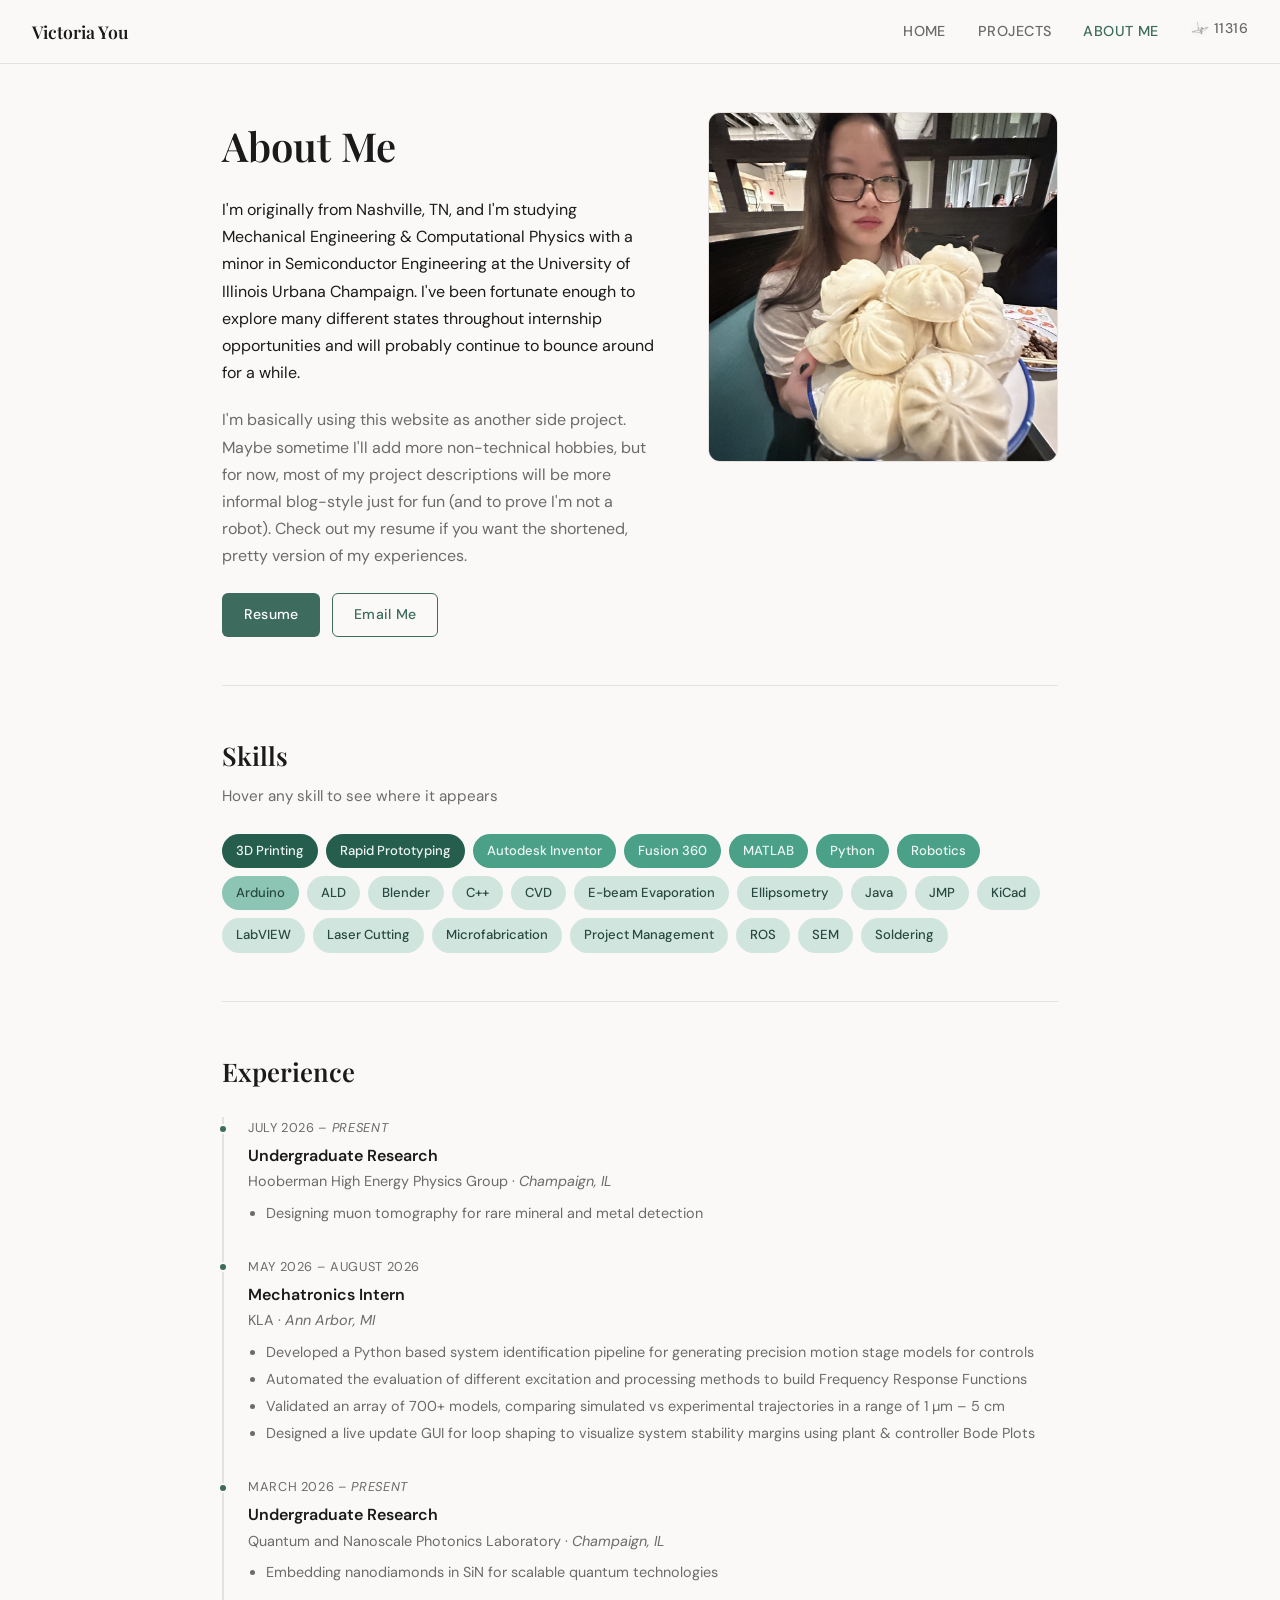
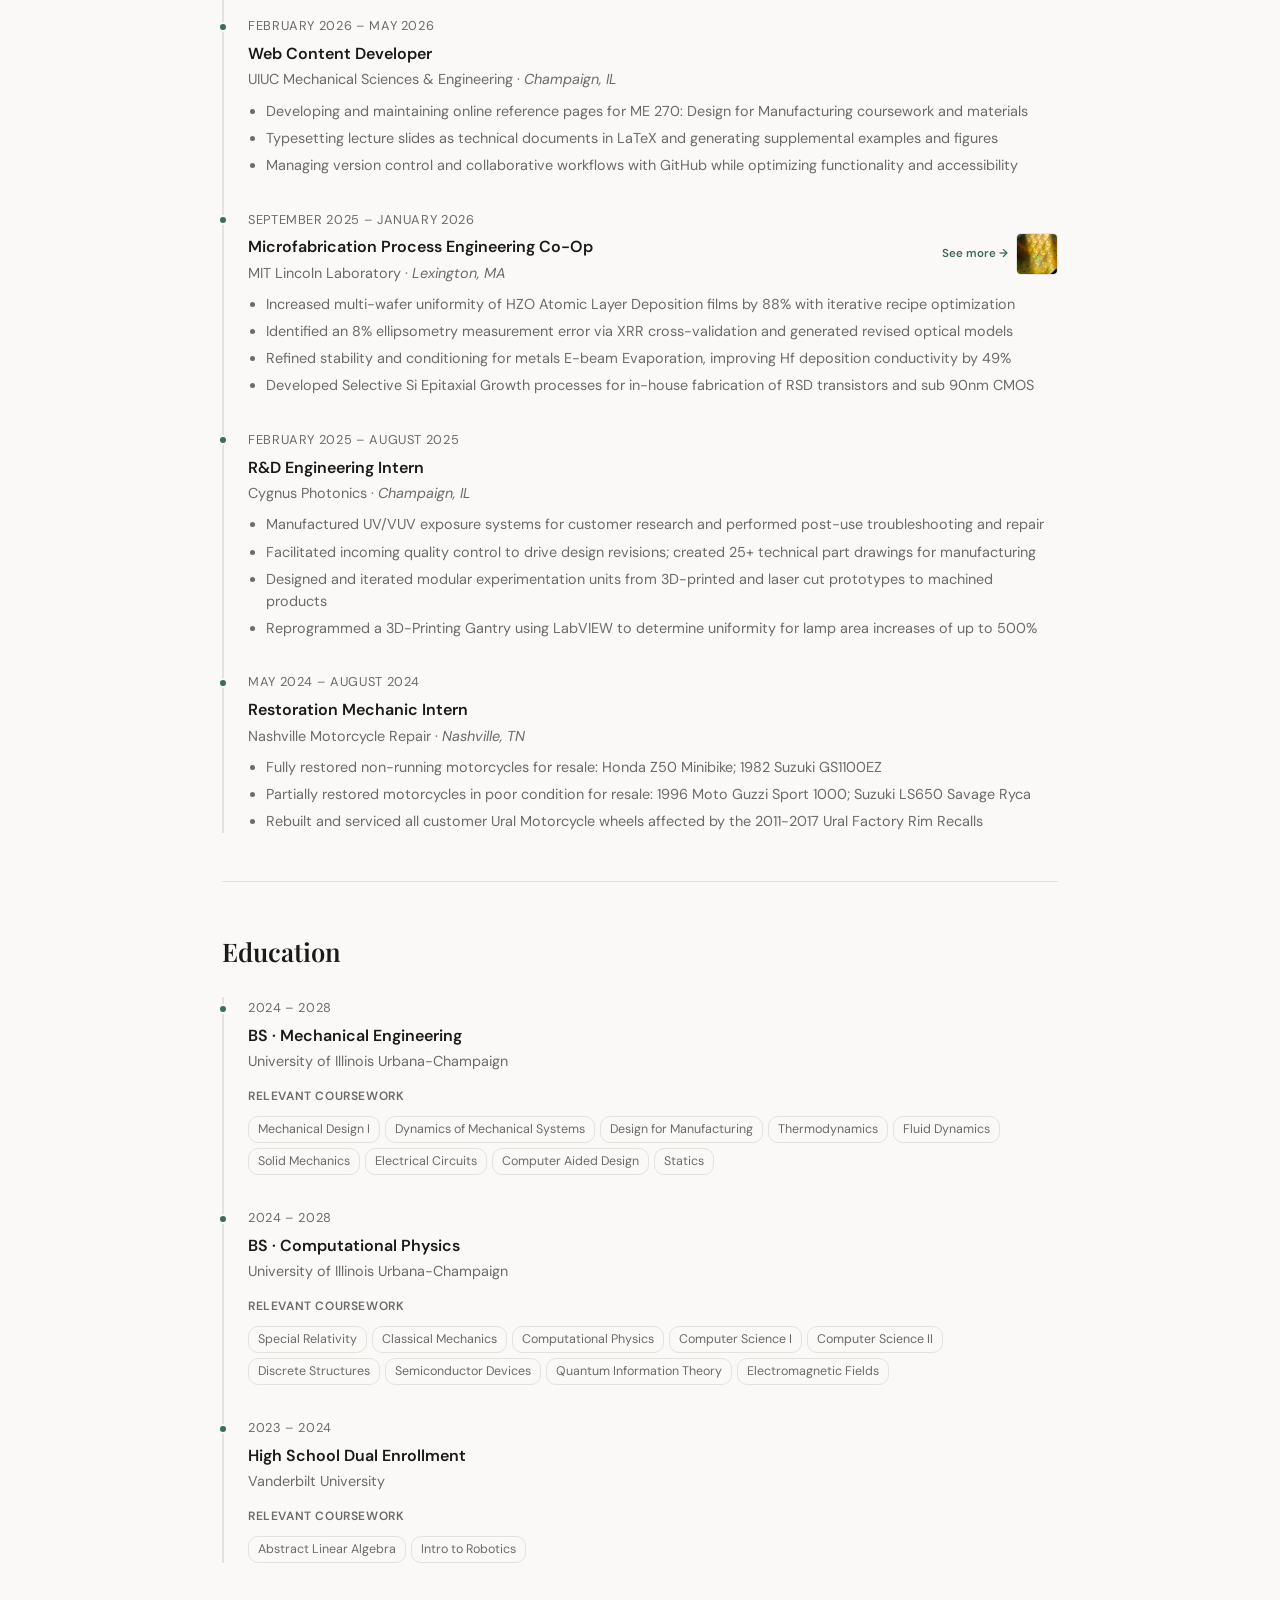
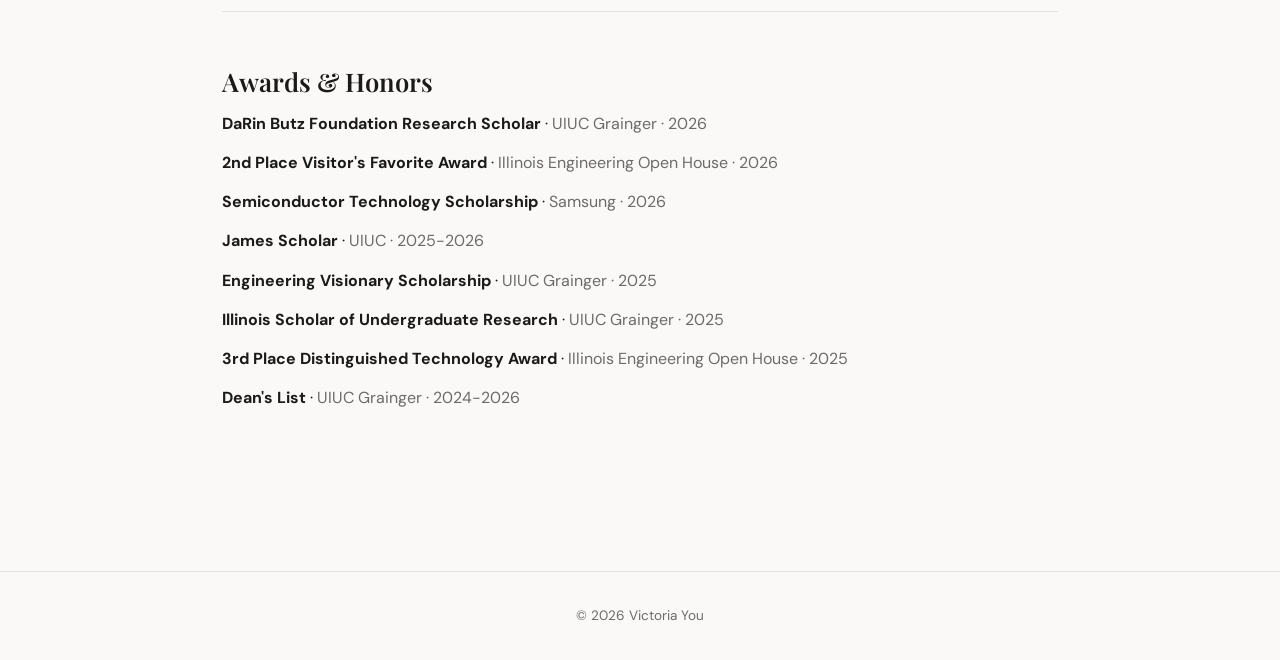
==== about.html @ 00c0f847 "small changes" ====
<!DOCTYPE html>
<html lang="en">
<head>
  <meta charset="UTF-8" />
  <meta name="viewport" content="width=device-width, initial-scale=1.0" />
  <meta name="description" content="Victoria You — About Me" />
  <title>About | Victoria You</title>
  <link rel="stylesheet" href="style.css" />
  <style>
    /* Coursework list inside education */
    .course-list {
      display: flex; flex-wrap: wrap; gap: 5px;
      margin-top: 0.6rem;
    }
    .course-chip {
      font-size: 0.78rem; color: var(--text-muted);
      background: var(--bg); border: 1px solid var(--border);
      padding: 2px 9px; border-radius: 10px;
      white-space: nowrap;
    }
    /* Coursework label */
    .course-label {
      font-size: 0.75rem; font-weight: 600; color: var(--text-muted);
      text-transform: uppercase; letter-spacing: 0.05em;
      margin-top: 0.75rem; margin-bottom: 0.3rem; display: block;
    }

    /* ── Bio photo gallery ── */
    .bio-gallery {
      width: 350px;
      flex-shrink: 0;
      user-select: none;
    }
    .bio-gallery-stage {
      position: relative;
      width: 350px;
      height: 350px;
      border-radius: 12px;
      overflow: hidden;
      border: 1px solid var(--border);
      background: var(--accent-light);
      cursor: grab;
    }
    .bio-gallery-stage:active { cursor: grabbing; }
    .bio-gallery-track {
      display: flex;
      height: 100%;
      transition: transform 0.3s ease;
      will-change: transform;
    }
    .bio-gallery-track img {
      width: 350px;
      height: 350px;
      object-fit: cover;
      flex-shrink: 0;
      border-radius: 0;
      display: block;
      pointer-events: none;
    }

    .bio-gallery-btn {
      position: absolute;
      top: 50%; transform: translateY(-50%);
      background: rgba(255,255,255,0.75);
      border: none; border-radius: 50%;
      width: 28px; height: 28px;
      display: flex; align-items: center; justify-content: center;
      cursor: pointer; font-size: 0.9rem; color: var(--text);
      box-shadow: 0 1px 4px rgba(0,0,0,0.15);
      transition: background 0.15s, opacity 0.15s;
      z-index: 2;
      padding: 0;
      line-height: 1;
    }
    .bio-gallery-btn:hover { background: rgba(255,255,255,0.95); }
    .bio-gallery-btn:disabled { opacity: 0; pointer-events: none; }
    .bio-gallery-btn.prev { left: 6px; }
    .bio-gallery-btn.next { right: 6px; }

    .bio-gallery-dots {
      display: flex; justify-content: center; gap: 5px;
      margin-top: 8px;
    }
    .bio-gallery-dot {
      width: 6px; height: 6px; border-radius: 50%;
      background: var(--border);
      transition: background 0.2s, transform 0.2s;
      cursor: pointer;
      border: none; padding: 0;
    }
    .bio-gallery-dot.active {
      background: var(--accent);
      transform: scale(1.25);
    }

    /* ── Experience thumbnail ──
         Image + "See more" link sit side by side (row), so the float block
         stays short and doesn't force bullet-point text onto extra lines. */
    .timeline-thumb {
      float: right;
      margin: 0 0 0.5rem 1rem;
      display: flex;
      flex-direction: row;
      align-items: center;
      gap: 8px;
    }
    .timeline-thumb img {
      height: 2.6rem;
      width: auto;
      border-radius: 5px;
      border: 1px solid var(--border);
      object-fit: cover;
      display: block;
    }
    .timeline-thumb a {
      font-size: 0.72rem;
      color: var(--accent);
      white-space: nowrap;
    }
    .timeline-thumb a:hover { text-decoration: underline; }

    /* ── Experience bullet list ── */
    .timeline-bullets {
      margin: 0.5rem 0 0;
      padding-left: 1.15rem;
      list-style: disc;
    }
    .timeline-bullets li {
      font-size: 0.9rem;
      color: var(--text-muted);
      margin-bottom: 0.3rem;
      line-height: 1.55;
    }

    .bio-gallery-caption {
      min-height: 1.4em;
      text-align: center;
      font-size: 0.78rem;
      color: var(--text-muted);
      margin-top: 6px;
      line-height: 1.4;
      font-style: italic;
    }
  </style>
  <script src="crane-count.js"></script>
</head>
<body>

  <nav>
    <span class="nav-name">Victoria You</span>
    <ul class="nav-links">
      <li><a href="index.html">Home</a></li>
      <li><a href="projects.html">Projects</a></li>
      <li><a href="about.html" class="active">About Me</a></li>
      <li>
        <a href="crane.html" class="nav-crane" aria-label="Crane">
          <img src="assets/crane.png" alt="" class="nav-crane-icon">
          <span class="nav-crane-count" id="navCraneCount"></span>
        </a>
      </li>
    </ul>
  </nav>

  <div class="container" style="padding-top:3rem;padding-bottom:3rem;">

    <!-- BIO -->
    <section style="margin-bottom:3rem;">
      <div style="display:grid;grid-template-columns:1fr auto;gap:3rem;align-items:start;">
        <div>
          <h1 class="section-title" style="font-size:2.5rem;margin-bottom:1rem;">About Me</h1>
          <p style="margin-bottom:0;">
            I'm originally from Nashville, TN, and I'm studying Mechanical Engineering &amp; Computational Physics with a minor in Semiconductor Engineering at the University of Illinois Urbana Champaign. I've been fortunate enough to explore many different states throughout internship opportunities and will probably continue to bounce around for a while.
          </p>
          <p style="color:var(--text-muted);margin-top:1.25rem;">
            I'm basically using this website as another side project. Maybe sometime I'll add more non-technical hobbies, but for now, most of my project descriptions will be more informal blog-style just for fun (and to prove I'm not a robot). Check out my resume if you want the shortened, pretty version of my experiences.
          </p>
        </div>

        <div class="bio-gallery" id="bioGallery">
          <div class="bio-gallery-stage" id="bioStage">
            <div class="bio-gallery-track" id="bioTrack"></div>
            <button class="bio-gallery-btn prev" id="bioPrev" aria-label="Previous">&#8249;</button>
            <button class="bio-gallery-btn next" id="bioNext" aria-label="Next">&#8250;</button>
          </div>
          <div class="bio-gallery-dots" id="bioDots"></div>
          <div class="bio-gallery-caption" id="bioCaption"></div>
        </div>
      </div>
      <div class="btn-row" style="margin-top:1.5rem;">
        <a class="btn btn-primary" href="assets/resume.pdf" target="_blank">Resume</a>
        <a class="btn btn-outline" href="mailto:vyou2@illinois.edu">Email Me</a>
      </div>
    </section>

    <hr class="section-divider" />

    <!-- SKILLS — auto-generated from projects + courses + experience, collapses to 2 rows -->
    <section style="margin-bottom:3rem;">
      <h2 class="section-title">Skills</h2>
      <p class="section-subtitle">Hover any skill to see where it appears</p>
      <div class="skill-pills-row" id="skillPills"></div>
    </section>

    <hr class="section-divider" />

    <!-- EXPERIENCE — rendered from experience.js -->
    <section style="margin-bottom:3rem;">
      <h2 class="section-title">Experience</h2>
      <ul class="timeline" id="experienceList"></ul>
    </section>

    <hr class="section-divider" />

    <!-- EDUCATION — auto-generated from courses.js -->
    <section style="margin-bottom:3rem;">
      <h2 class="section-title">Education</h2>
      <ul class="timeline" id="educationList"></ul>
    </section>

    <hr class="section-divider" />

    <!-- AWARDS -->
    <section style="margin-bottom:3rem;">
      <h2 class="section-title">Awards &amp; Honors</h2>
      <ul style="list-style:none;padding:0;">
        <li style="margin-bottom:0.75rem;">
          <strong>DaRin Butz Foundation Research Scholar</strong> · <span style="color:var(--text-muted);">UIUC Grainger · 2026</span>
        </li>
        <li style="margin-bottom:0.75rem;">
          <strong>2nd Place Visitor's Favorite Award</strong> · <span style="color:var(--text-muted);">Illinois Engineering Open House · 2026</span>
        </li>
        <li style="margin-bottom:0.75rem;">
          <strong>Semiconductor Technology Scholarship</strong> · <span style="color:var(--text-muted);">Samsung · 2026</span>
        </li>
        <li style="margin-bottom:0.75rem;">
          <strong>James Scholar</strong> · <span style="color:var(--text-muted);">UIUC · 2025-2026</span>
        </li>
        <li style="margin-bottom:0.75rem;">
          <strong>Engineering Visionary Scholarship</strong> · <span style="color:var(--text-muted);">UIUC Grainger · 2025</span>
        </li>
        <li style="margin-bottom:0.75rem;">
          <strong>Illinois Scholar of Undergraduate Research</strong> · <span style="color:var(--text-muted);">UIUC Grainger · 2025</span>
        </li>
        <li style="margin-bottom:0.75rem;">
          <strong>3rd Place Distinguished Technology Award</strong> · <span style="color:var(--text-muted);">Illinois Engineering Open House · 2025</span>
        </li>
        <li style="margin-bottom:0.75rem;">
          <strong>Dean's List</strong> · <span style="color:var(--text-muted);">UIUC Grainger · 2024-2026</span>
        </li>
      </ul>
    </section>

  </div>

  <footer>
    © <span id="year"></span> Victoria You
    <script>document.getElementById('year').textContent = new Date().getFullYear();</script>
  </footer>

  <script src="projects.js"></script>
  <script src="courses.js"></script>
  <script src="experience.js"></script>
  <script src="projects-utils.js"></script>
  <script>
    /* ════════════════════════════════════════════════════════════════
       BIO PHOTO GALLERY
    ════════════════════════════════════════════════════════════════ */
    const BIO_PHOTOS = [
      { src: "assets/baozi.jpg",  caption: "" },
    ];

    (function initBioGallery() {
      const photos  = BIO_PHOTOS;
      const track   = document.getElementById('bioTrack');
      const dotsEl  = document.getElementById('bioDots');
      const caption = document.getElementById('bioCaption');
      const btnPrev = document.getElementById('bioPrev');
      const btnNext = document.getElementById('bioNext');
      const W = 350;

      if (!photos.length) return;

      track.style.width = (photos.length * W) + 'px';
      photos.forEach((p, i) => {
        const img = document.createElement('img');
        img.src   = p.src;
        img.alt   = p.caption || `Photo ${i + 1}`;
        img.onerror = () => { img.style.background = '#c8ddd9'; img.removeAttribute('src'); };
        track.appendChild(img);
      });

      if (photos.length > 1) {
        photos.forEach((_, i) => {
          const dot = document.createElement('button');
          dot.className = 'bio-gallery-dot' + (i === 0 ? ' active' : '');
          dot.setAttribute('aria-label', `Photo ${i + 1}`);
          dot.addEventListener('click', () => goTo(i));
          dotsEl.appendChild(dot);
        });
      }

      let current = 0;

      function goTo(n) {
        current = Math.max(0, Math.min(n, photos.length - 1));
        track.style.transform = `translateX(-${current * W}px)`;
        dotsEl.querySelectorAll('.bio-gallery-dot').forEach((d, i) =>
          d.classList.toggle('active', i === current));
        caption.textContent = photos[current].caption || '';
        btnPrev.disabled = current <= 0;
        btnNext.disabled = current >= photos.length - 1;
      }

      btnPrev.addEventListener('click', () => goTo(current - 1));
      btnNext.addEventListener('click', () => goTo(current + 1));

      let startX = null;
      const stage = document.getElementById('bioStage');

      stage.addEventListener('pointerdown', e => {
        startX = e.clientX;
        track.style.transition = 'none';
      });
      stage.addEventListener('pointermove', e => {
        if (startX === null) return;
        const dx = e.clientX - startX;
        track.style.transform = `translateX(${-current * W + dx}px)`;
      });
      stage.addEventListener('pointerup', e => {
        if (startX === null) return;
        const dx = e.clientX - startX;
        track.style.transition = 'transform 0.3s ease';
        if (dx < -40)      goTo(current + 1);
        else if (dx > 40)  goTo(current - 1);
        else               goTo(current);
        startX = null;
      });
      stage.addEventListener('pointercancel', () => {
        track.style.transition = 'transform 0.3s ease';
        goTo(current);
        startX = null;
      });

      goTo(0);
    })();

    /* ════════════════════════════════════════════════════════════════
       EXPERIENCE LIST — data lives in experience.js
    ════════════════════════════════════════════════════════════════ */
    const expList = document.getElementById('experienceList');
    EXPERIENCE_LIST.forEach(exp => {
      const thumbHTML = (exp.thumb && exp.link) ? `
        <div class="timeline-thumb">
          <a href="${exp.link}">${exp.linkLabel || 'See more →'}</a>
          <a href="${exp.link}">
            <img src="${exp.thumb}" alt="${exp.title}">
          </a>
        </div>` : (exp.thumb ? `
        <div class="timeline-thumb">
          <img src="${exp.thumb}" alt="${exp.title}">
        </div>` : (exp.link ? `
        <div class="timeline-thumb">
          <a href="${exp.link}">${exp.linkLabel || 'See more →'}</a>
        </div>` : ''));

      /* Bullets render as a real <ul><li> list */
      const bulletsHTML = (exp.bullets || []).length
        ? `<ul class="timeline-bullets">${(exp.bullets || []).map(b => `<li>${b}</li>`).join('')}</ul>`
        : '';

      const li = document.createElement('li');
      li.className = 'timeline-item';
      li.innerHTML = `
        <div class="timeline-date">${exp.date}</div>
        <div class="timeline-title">
          ${thumbHTML}
          ${exp.title}
        </div>
        <div class="timeline-sub">${exp.sub}</div>
        ${bulletsHTML}
      `;
      expList.appendChild(li);
    });

    /* ── Combine project tags + course skills + experience skills ── */
    const tagCounts   = {};
    const projectsMap = {};
    const coursesMap  = {};

    PROJECTS.flatMap(p => p.tags).forEach(t => {
      tagCounts[t] = (tagCounts[t] || 0) + 1;
    });
    PROJECTS.forEach(p => {
      p.tags.forEach(t => {
        if (!projectsMap[t]) projectsMap[t] = [];
        projectsMap[t].push({ name: p.name, cat: p.cat });
      });
    });

    EDUCATION.forEach(school => {
      school.courses.forEach(course => {
        (course.skills || []).forEach(t => {
          tagCounts[t]  = (tagCounts[t]  || 0) + 1;
          if (!coursesMap[t]) coursesMap[t] = [];
          if (!coursesMap[t].includes(course.name)) coursesMap[t].push(course.name);
        });
      });
    });

    /* Experience skills merge into projectsMap — same {name, cat} shape,
       so they show up in the same "Used in" popup list as projects.
       For Internship/Research entries, show the org name (from `sub`)
       instead of the role title — everything else still uses the title. */
    EXPERIENCE_LIST.forEach(exp => {
      const cat = expCategory(exp.title);
      const isOrgLabeled = cat === 'Internship' || cat === 'Research';
      const popupName = isOrgLabeled
        ? exp.sub.replace(/&amp;/g, '&').split('·')[0].trim().replace(/<[^>]+>/g, '')
        : exp.title.replace(/&amp;/g, '&');

      (exp.skills || []).forEach(t => {
        tagCounts[t] = (tagCounts[t] || 0) + 1;
        if (!projectsMap[t]) projectsMap[t] = [];
        projectsMap[t].push({ name: popupName, cat });
      });
    });

    const allTags  = Object.keys(tagCounts).sort((a, b) => tagCounts[b] - tagCounts[a] || a.localeCompare(b));
    const maxCount = Math.max(...Object.values(tagCounts));

    buildSkillPills(document.getElementById('skillPills'), {
      allTags, tagCounts, maxCount, projectsMap, coursesMap, collapse: true
    });

    /* ── Render education from courses.js ── */
    const eduList = document.getElementById('educationList');
    EDUCATION.forEach(school => {
      const courseChips = school.courses.map(c => `<span class="course-chip">${c.name}</span>`).join('');
      const li = document.createElement('li');
      li.className = 'timeline-item';
      li.innerHTML = `
        <div class="timeline-date">${school.dates}</div>
        <div class="timeline-title">${school.degree}</div>
        <div class="timeline-sub">${school.school}</div>
        ${school.courses.length ? `
          <span class="course-label">Relevant Coursework</span>
          <div class="course-list">${courseChips}</div>` : ''}
      `;
      eduList.appendChild(li);
    });

    document.getElementById('navCraneCount').textContent = CRANE_COUNT;
  </script>
</body>
</html>
---- style.css ----
/* ========================================
   style.css — Victoria You's Personal Site
   ======================================== */

@import url('https://fonts.googleapis.com/css2?family=Playfair+Display:wght@400;600;700&family=DM+Sans:wght@300;400;500&display=swap');

:root {
  --bg: #faf9f7;
  --surface: #ffffff;
  --text: #1a1a1a;
  --text-muted: #6b6b6b;
  --accent: #3d6b5e;
  --accent-light: #e8f0ee;
  --accent-hover: #d2e6e1;
  --border: #e5e2dd;
  --nav-height: 64px;
  --font-display: 'Playfair Display', Georgia, serif;
  --font-body: 'DM Sans', sans-serif;
}

*, *::before, *::after { box-sizing: border-box; margin: 0; padding: 0; }
html { scroll-behavior: smooth; }
body {
  background: var(--bg);
  color: var(--text);
  font-family: var(--font-body);
  font-size: 16px;
  line-height: 1.7;
  min-height: 100vh;
}
a { color: var(--accent); text-decoration: none; }
a:hover { text-decoration: underline; }
img { max-width: 100%; display: block; border-radius: 8px; }

/* --- Navigation --- */
nav {
  position: sticky; top: 0;
  height: var(--nav-height);
  background: rgba(250,249,247,0.92);
  backdrop-filter: blur(10px);
  border-bottom: 1px solid var(--border);
  display: flex; align-items: center; justify-content: space-between;
  padding: 0 2rem; z-index: 100;
}
.nav-name { font-family: var(--font-display); font-size: 1.1rem; font-weight: 600; color: var(--text); }
.nav-links { display: flex; gap: 2rem; list-style: none; }
.nav-links a { color: var(--text-muted); font-size: 0.9rem; font-weight: 500; letter-spacing: 0.03em; text-transform: uppercase; transition: color 0.2s; }
.nav-links a:hover, .nav-links a.active { color: var(--accent); text-decoration: none; }

/* --- Layout --- */
.container { max-width: 900px; margin: 0 auto; padding: 0 2rem; }
.section-divider { border: none; border-top: 1px solid var(--border); margin: 3rem 0; }
.section-title { font-family: var(--font-display); font-size: 1.6rem; font-weight: 600; margin-bottom: 0.4rem; }
.section-subtitle { color: var(--text-muted); font-size: 0.95rem; margin-bottom: 1.5rem; }

/* --- Hero --- */
.hero {
  padding: 5rem 0 3rem;
  display: grid; grid-template-columns: 1fr auto; gap: 3rem; align-items: center;
}
.hero-text h1 { font-family: var(--font-display); font-size: clamp(2.2rem, 5vw, 3.5rem); font-weight: 700; line-height: 1.15; margin-bottom: 1rem; }
.hero-text .tagline { font-size: 1.1rem; color: var(--text-muted); margin-bottom: 2rem; max-width: 480px; }
.hero-photo { width: 180px; height: 180px; border-radius: 50%; object-fit: cover; border: 3px solid var(--border); background: var(--accent-light); }
.hero-photo-wrap { display: flex; flex-direction: column; align-items: center; }
.hero-photo-caption { margin-top: 0.6rem; font-size: 0.78rem; color: var(--text-muted); text-align: center; font-style: italic; max-width: 180px; }

/* --- Buttons --- */
.btn-row { display: flex; flex-wrap: wrap; gap: 0.75rem; margin-bottom: 2rem; }
.btn { display: inline-block; padding: 0.55rem 1.3rem; border-radius: 6px; font-family: var(--font-body); font-size: 0.88rem; font-weight: 500; letter-spacing: 0.02em; transition: all 0.2s; border: 1.5px solid transparent; }
.btn-primary { background: var(--accent); color: #fff; }
.btn-primary:hover { background: #2e5248; text-decoration: none; }
.btn-outline { background: transparent; color: var(--accent); border-color: var(--accent); }
.btn-outline:hover { background: var(--accent-light); text-decoration: none; }

.contact-line { color: var(--text-muted); font-size: 0.9rem; }
.contact-line a { color: var(--text-muted); }
.contact-line a:hover { color: var(--accent); }

/* --- Skill Pills (homepage) --- */
.skills-section { margin: 2rem 0; }
.skill-pills-row { display: flex; flex-wrap: wrap; gap: 8px; }

.skill-pill {
  position: relative;
  display: inline-block;
  background: var(--accent-light);
  color: #2e5248;
  font-size: 0.82rem;
  font-weight: 500;
  padding: 5px 13px;
  border-radius: 20px;
  border: 1.5px solid transparent;
  cursor: default;
  transition: border-color 0.15s, background 0.15s;
  user-select: none;
}
.skill-pill:hover {
  border-color: var(--accent);
  background: var(--accent-hover);
}

/* Popup */
.skill-popup {
  display: none;
  position: absolute;
  bottom: calc(100% + 10px);
  left: 50%;
  transform: translateX(-50%);
  background: var(--surface);
  border: 1px solid var(--border);
  border-radius: 10px;
  box-shadow: 0 6px 20px rgba(0,0,0,0.1);
  padding: 12px 14px;
  min-width: 210px;
  max-width: 280px;
  z-index: 200;
  white-space: normal;
  text-align: left;
  pointer-events: none;
}
.skill-popup::after {
  content: '';
  position: absolute;
  top: 100%; left: 50%;
  transform: translateX(-50%);
  border: 7px solid transparent;
  border-top-color: var(--surface);
}
.skill-popup::before {
  content: '';
  position: absolute;
  top: 100%; left: 50%;
  transform: translateX(-50%);
  border: 8px solid transparent;
  border-top-color: var(--border);
  margin-top: 1px;
}
.skill-pill:hover .skill-popup { display: block; }

.popup-heading {
  font-size: 0.72rem; font-weight: 600; color: var(--text-muted);
  text-transform: uppercase; letter-spacing: 0.06em; margin-bottom: 8px;
}
.popup-project {
  display: flex; align-items: flex-start; gap: 8px;
  padding: 6px 0; border-top: 1px solid var(--border);
}
.popup-project:first-of-type { border-top: none; padding-top: 0; }
.popup-dot { width: 6px; height: 6px; border-radius: 50%; background: var(--accent); margin-top: 5px; flex-shrink: 0; }
.popup-project-name { font-size: 0.82rem; font-weight: 500; color: var(--text); line-height: 1.4; }
.popup-project-cat { font-size: 0.75rem; color: var(--text-muted); }

/* --- Project Cards --- */
.card-grid { display: grid; grid-template-columns: repeat(auto-fill, minmax(260px, 1fr)); gap: 1.5rem; margin: 2rem 0; }

.card {
  background: var(--surface); border: 1px solid var(--border);
  border-radius: 12px; overflow: hidden;
  transition: box-shadow 0.2s, transform 0.2s, opacity 0.2s;
  display: flex; flex-direction: column;
}
.card:hover { box-shadow: 0 6px 24px rgba(0,0,0,0.1); transform: translateY(-2px); }
.card.dimmed { opacity: 0.2; }

/* ── Cover image area ── */
.card-cover {
  position: relative;
  width: 100%; aspect-ratio: 16/9;
  overflow: hidden; flex-shrink: 0;
  background: var(--accent-light);
}
.card-cover img {
  width: 100%; height: 100%; object-fit: cover;
  display: block; border-radius: 0;
  transition: transform 0.3s;
}
.card:hover .card-cover img { transform: scale(1.04); }

/* Desc overlay — appears on hover over the cover */
.card-cover-desc {
  position: absolute; inset: 0;
  background: rgba(255,255,255,0.92);
  padding: 0.9rem 1rem;
  opacity: 0; transition: opacity 0.2s;
  display: -webkit-box;
  -webkit-line-clamp: 5;
  -webkit-box-orient: vertical;
  overflow: hidden;
  font-size: 0.85rem; color: var(--text); line-height: 1.55;
}
.card:hover .card-cover-desc { opacity: 1; }

/* ── Card body (below image or top if no image) ── */
.card-body { padding: 1rem 1.1rem 1rem; display: flex; flex-direction: column; }
.card-body.card-body-top { flex-shrink: 0; }   /* title area — never grows */
.card-body.card-body-bottom { flex: 1; }        /* tags area — fills remaining space */

/* Title: max 2 lines */
.card-body h3 {
  font-family: var(--font-display); font-size: 1rem; margin-bottom: 0.35rem;
  display: -webkit-box; -webkit-line-clamp: 2; -webkit-box-orient: vertical; overflow: hidden;
  line-height: 1.35;
}

/* Desc when there's NO cover image: max 5 lines, always visible */
.card-desc-inline {
  font-size: 0.85rem; color: var(--text-muted); line-height: 1.55;
  display: -webkit-box; -webkit-line-clamp: 5; -webkit-box-orient: vertical; overflow: hidden;
  margin-bottom: 0.6rem; flex: 1;
}

/* Category badge */
.card-category {
  display: inline-block; background: var(--accent-light); color: var(--accent);
  font-size: 0.72rem; font-weight: 600; padding: 0.2rem 0.6rem;
  border-radius: 4px; margin-bottom: 0.5rem;
  letter-spacing: 0.05em; text-transform: uppercase;
}

/* Skill tags on cards — overflow handled by JS, not CSS height clipping */
.card-tags { display: flex; flex-wrap: wrap; gap: 5px; margin-top: auto; padding-top: 0.6rem; padding-bottom: 2px; overflow: visible; position: relative; }
.card-tag {
  background: #f0f4f3; color: #3a5e54;
  font-size: 0.75rem; font-weight: 500;
  padding: 3px 9px; border-radius: 12px;
  border: 1px solid #ccddd9; white-space: nowrap;
}
.card-tags-more {
  background: #e5e2dd; color: #6b6b6b;
  font-size: 0.75rem; font-weight: 500;
  padding: 3px 9px; border-radius: 12px;
  border: 1px solid #d5d2cd; white-space: nowrap;
  cursor: default;
}
.card-date { font-size: 0.75rem; color: var(--text-muted); white-space: nowrap; }
.card-ext-link { font-size: 0.85rem; }

/* ── Inline footnote tooltip ── */
/* Usage: <span class="footnote">*<span class="footnote-tip">Your tooltip text here.</span></span> */
.footnote {
  position: relative;
  display: inline;
  cursor: default;
  border-bottom: 1px dashed var(--text-muted);
  color: inherit;
}
.footnote-tip {
  display: none;
  position: absolute;
  bottom: calc(100% + 8px);
  left: 50%; transform: translateX(-50%);
  background: var(--surface);
  border: 1px solid var(--border);
  border-radius: 8px;
  box-shadow: 0 4px 16px rgba(0,0,0,0.1);
  padding: 10px 13px;
  width: 260px;
  font-size: 0.83rem; color: var(--text); line-height: 1.5;
  white-space: normal; text-align: left;
  z-index: 50;
  pointer-events: none;
}
.footnote-tip::after {
  content: '';
  position: absolute; top: 100%; left: 50%; transform: translateX(-50%);
  border: 6px solid transparent; border-top-color: var(--surface);
}
.footnote-tip::before {
  content: '';
  position: absolute; top: 100%; left: 50%; transform: translateX(-50%);
  border: 7px solid transparent; border-top-color: var(--border);
  margin-top: 1px;
}
.footnote:hover .footnote-tip { display: block; }

/* Clickable cards */
.card[style*="cursor: pointer"]:hover { box-shadow: 0 6px 24px rgba(0,0,0,0.1); transform: translateY(-2px); }

/* --- Skills on About page --- */
.skill-list { display: flex; flex-wrap: wrap; gap: 0.5rem; margin: 1rem 0 2rem; }
.skill-chip { background: var(--accent-light); color: var(--accent); padding: 0.3rem 0.9rem; border-radius: 20px; font-size: 0.85rem; font-weight: 500; }

/* --- Timeline --- */
.timeline { list-style: none; border-left: 2px solid var(--border); padding-left: 1.5rem; margin: 1.5rem 0 2.5rem; }
.timeline-item { position: relative; margin-bottom: 2rem; }
.timeline-item::before { content: ''; position: absolute; left: -1.9rem; top: 0.4rem; width: 10px; height: 10px; border-radius: 50%; background: var(--accent); border: 2px solid var(--bg); }
.timeline-date { font-size: 0.8rem; color: var(--text-muted); text-transform: uppercase; letter-spacing: 0.05em; margin-bottom: 0.2rem; }
.timeline-title { font-weight: 600; font-size: 1rem; }
.timeline-sub { color: var(--text-muted); font-size: 0.9rem; }

.popup-section-label {
  font-size: 0.68rem; font-weight: 700; color: var(--text-muted);
  text-transform: uppercase; letter-spacing: 0.07em;
  margin-top: 8px; padding-top: 7px; border-top: 1px solid var(--border);
  margin-bottom: 3px;
}
.popup-courses {
  font-size: 0.78rem; color: var(--text-muted); line-height: 1.5;
}
.pill-expander {
  font-size: 0.78rem !important;
  padding: 4px 10px !important;
}

/* --- Crane nav icon --- */
.nav-crane {
  display: inline-flex; align-items: center; gap: 5px;
  color: var(--text-muted); text-decoration: none;
  transition: color 0.2s;
}
.nav-crane:hover, .nav-crane.active { color: var(--accent); text-decoration: none; }
.nav-crane-icon {
  width: 18px; height: 18px; object-fit: contain;
  opacity: 0.6; transition: opacity 0.2s;
  /* Tint to match the green accent on active/hover */
  filter: none;
}
.nav-crane:hover .nav-crane-icon,
.nav-crane.active .nav-crane-icon { opacity: 1; }
.nav-crane-count {
  font-size: 0.88rem; font-weight: 500; letter-spacing: 0.03em;
}
.img-full    { width: 100%; border-radius: 8px; margin: 1.5rem 0; display: block; }
.img-center  { display: block; margin: 1.5rem auto; border-radius: 8px; width: var(--w, 100%); max-width: 100%; }
.img-right   { float: right; margin: 0.25rem 0 1rem 1.75rem; border-radius: 8px; width: var(--w, 280px); max-width: 48%; }
.img-left    { float: left;  margin: 0.25rem 1.75rem 1rem 0; border-radius: 8px; width: var(--w, 280px); max-width: 48%; }
.clear       { clear: both; }
.img-pair    { display: grid; grid-template-columns: 1fr 1fr; gap: 10px; margin: 1.5rem 0; }
.img-trio    { display: grid; grid-template-columns: 1fr 1fr 1fr; gap: 10px; margin: 1.5rem 0; }
.img-pair img, .img-trio img { width: 100%; border-radius: 8px; }
.img-caption { font-size: 0.82rem; color: var(--text-muted); text-align: center; margin-top: -0.9rem; margin-bottom: 1.5rem; }
img.lb       { cursor: zoom-in; }

/* --- Lightbox (available on every page that includes lightbox HTML) --- */
.lightbox { display: none; position: fixed; inset: 0; background: rgba(0,0,0,0.88); z-index: 1000; align-items: center; justify-content: center; padding: 2rem; }
.lightbox.open { display: flex; }
.lightbox img { max-width: min(90vw,1000px); max-height: 85vh; object-fit: contain; border-radius: 6px; }
.lb-close { position: absolute; top: 1.25rem; right: 1.5rem; color: #fff; font-size: 2rem; cursor: pointer; background: none; border: none; opacity: 0.8; line-height: 1; }
.lb-close:hover { opacity: 1; }
.lb-caption { position: absolute; bottom: 1.25rem; left: 50%; transform: translateX(-50%); color: rgba(255,255,255,0.6); font-size: 0.85rem; text-align: center; max-width: 600px; }

/* --- Footer --- */
footer { border-top: 1px solid var(--border); padding: 2rem; text-align: center; color: var(--text-muted); font-size: 0.85rem; margin-top: 4rem; }

/* --- Responsive --- */
@media (max-width: 640px) {
  .hero { grid-template-columns: 1fr; text-align: center; }
  .hero-photo { margin: 0 auto; order: -1; }
  .btn-row { justify-content: center; }
  .contact-line { text-align: center; }
  .skill-popup { left: 0; transform: none; }
  .skill-popup::after, .skill-popup::before { left: 20px; }
}
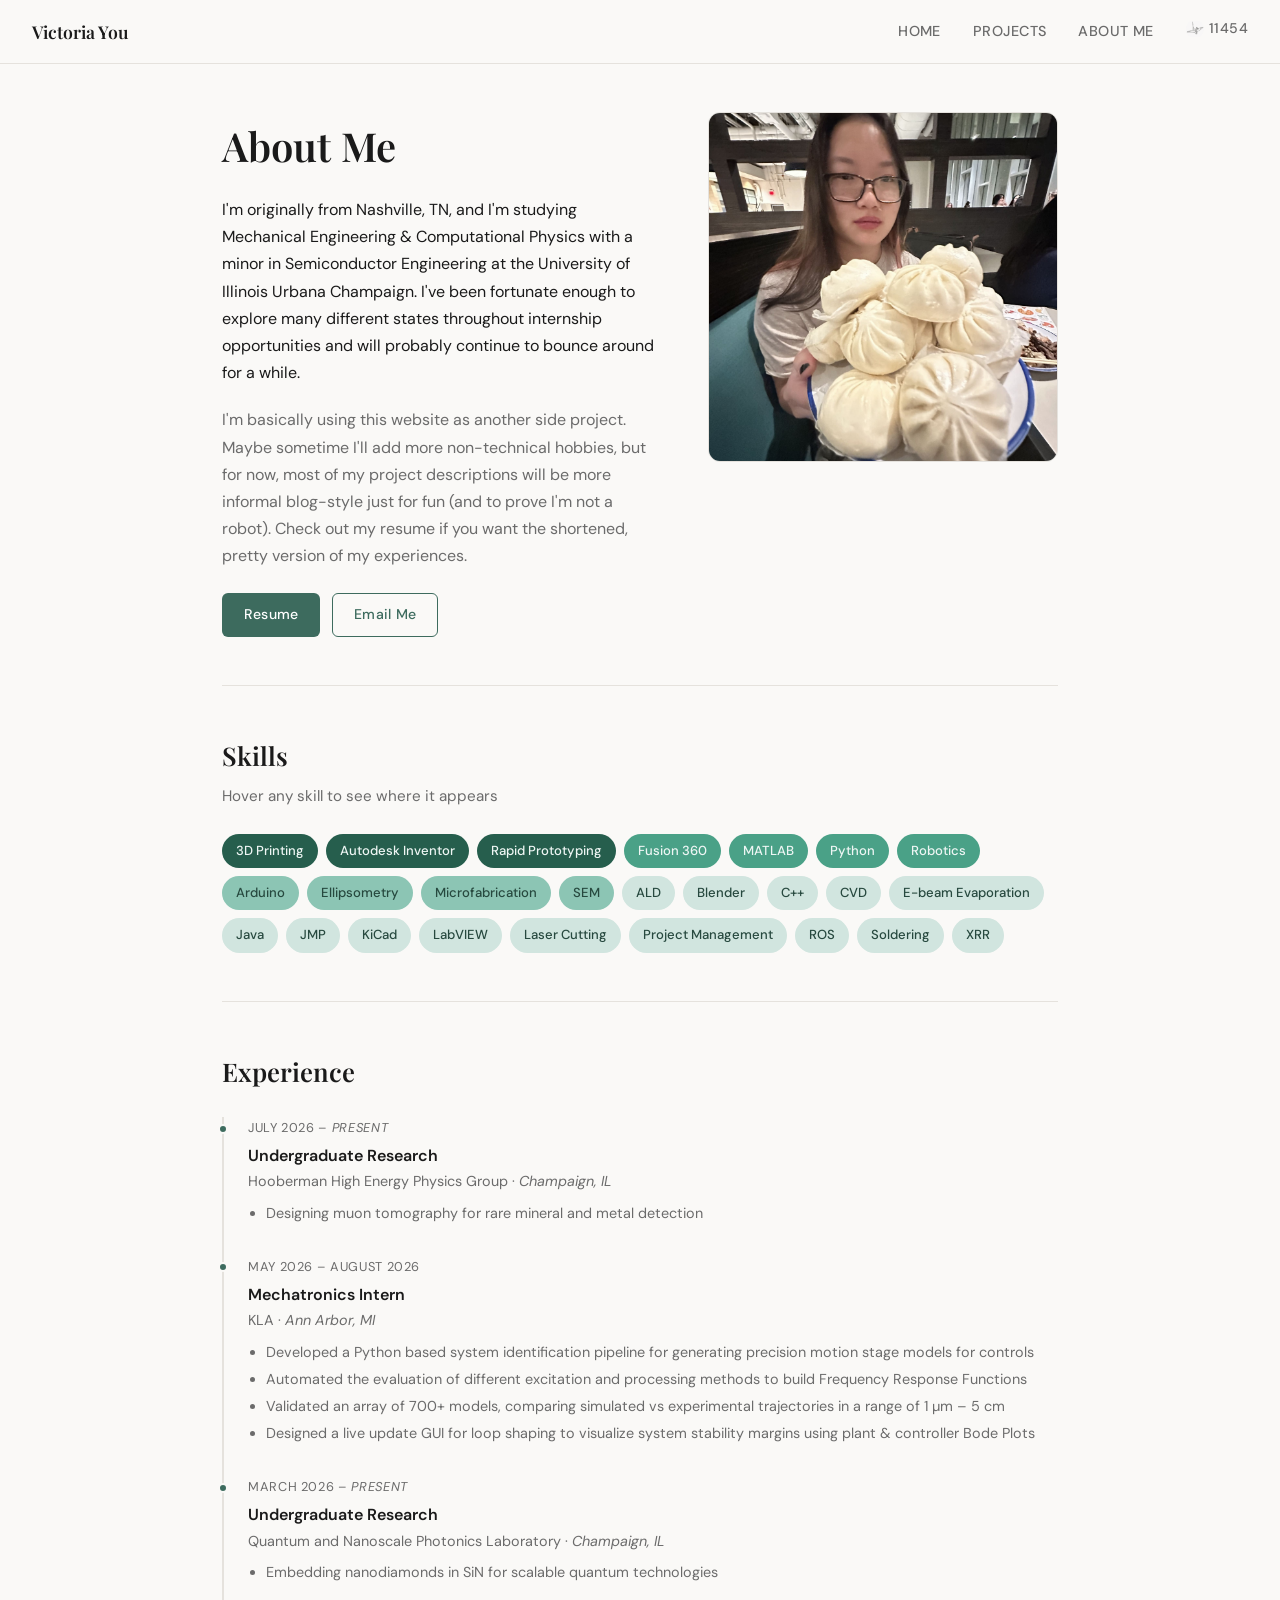
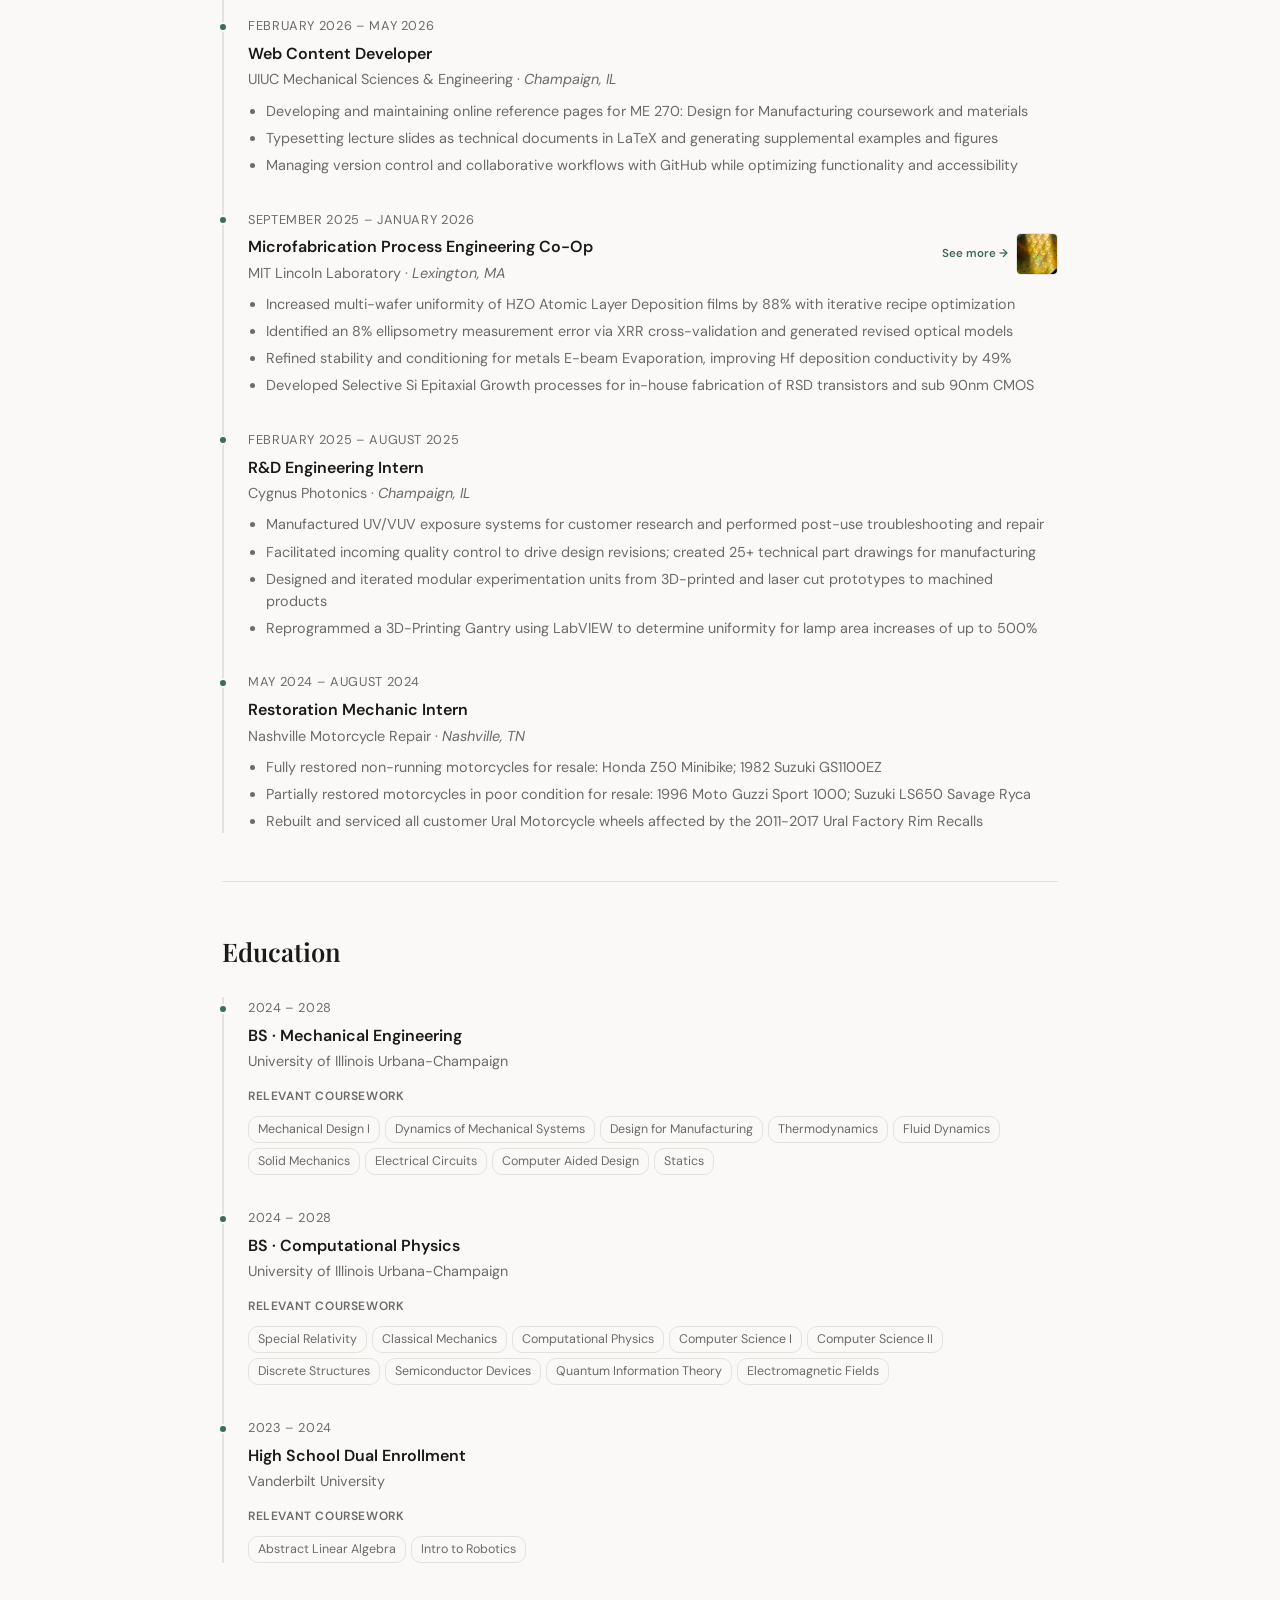
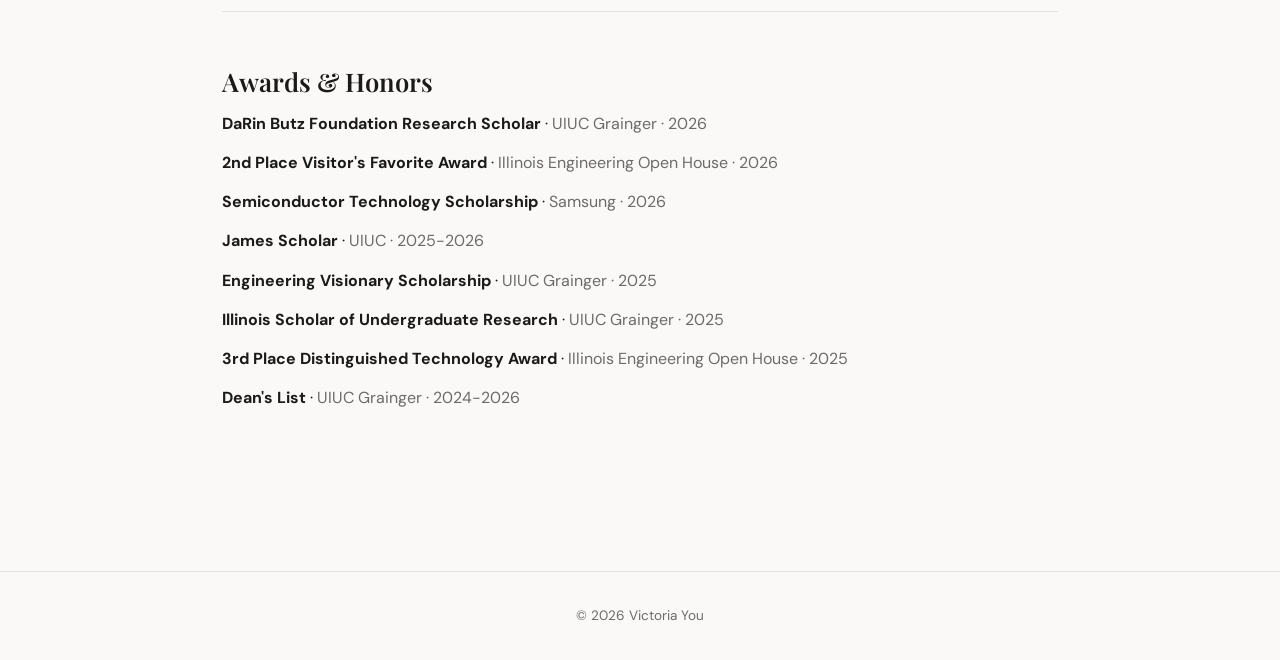
==== commit 16b192ba: "some bullsh" ====
--- a/about.html
+++ b/about.html
@@ -151,7 +151,8 @@
     <ul class="nav-links">
       <li><a href="index.html">Home</a></li>
       <li><a href="projects.html">Projects</a></li>
-      <li><a href="about.html" class="active">About Me</a></li>
+      <li><a href="about.html">About Me</a></li>
+      <!-- <li><a href="garage.html">Garage</a></li> -->
       <li>
         <a href="crane.html" class="nav-crane" aria-label="Crane">
           <img src="assets/crane.png" alt="" class="nav-crane-icon">
--- a/style.css
+++ b/style.css
@@ -339,6 +339,68 @@
 .lb-close:hover { opacity: 1; }
 .lb-caption { position: absolute; bottom: 1.25rem; left: 50%; transform: translateX(-50%); color: rgba(255,255,255,0.6); font-size: 0.85rem; text-align: center; max-width: 600px; }
 
+/* --- Garage --- */
+.garage-grid {
+  grid-template-columns: repeat(2, 1fr);
+}
+@media (max-width: 640px) {
+  .garage-grid { grid-template-columns: 1fr; }
+}
+
+.garage-card {
+  background: var(--surface); border: 1px solid var(--border);
+  border-radius: 12px; overflow: hidden;
+  transition: box-shadow 0.2s, transform 0.2s;
+  display: flex; flex-direction: column;
+  position: relative;
+}
+.garage-card:hover { box-shadow: 0 6px 24px rgba(0,0,0,0.1); transform: translateY(-2px); }
+
+/* Title bar */
+.garage-card-title {
+  padding: 1rem 1.1rem 0.6rem;
+  position: relative;
+}
+.garage-card-title h3 {
+  font-family: var(--font-display); font-size: 1.15rem;
+  line-height: 1.3;
+  padding-right: 4.5rem; /* keep text clear of the profile badge */
+}
+
+/* Cover image — no hover overlay, no description */
+.garage-card-cover {
+  width: 100%; aspect-ratio: 16/9;
+  overflow: hidden; flex-shrink: 0;
+  background: var(--accent-light);
+  position: relative;
+}
+.garage-card-cover img {
+  width: 100%; height: 100%; object-fit: cover; display: block; border-radius: 0;
+}
+
+/* Circular profile badge — overlaps the title bar and the top of the image */
+.garage-card-profile {
+  position: absolute;
+  top: 0.6rem; right: 0.9rem;
+  width: 70px; height: 70px;
+  border-radius: 50%;
+  border: 3px solid var(--surface);
+  overflow: hidden;
+  background: var(--accent-light);
+  z-index: 2;
+  box-shadow: 0 2px 8px rgba(0,0,0,0.15);
+}
+.garage-card-profile img {
+  width: 100%; height: 100%; object-fit: cover; border-radius: 0;
+}
+
+/* Spec text box below the image */
+.garage-card-specs {
+  padding: 1rem 1.1rem 1.1rem;
+  font-size: 0.85rem; color: var(--text-muted); line-height: 1.6;
+  flex: 1;
+}
+
 /* --- Footer --- */
 footer { border-top: 1px solid var(--border); padding: 2rem; text-align: center; color: var(--text-muted); font-size: 0.85rem; margin-top: 4rem; }
 
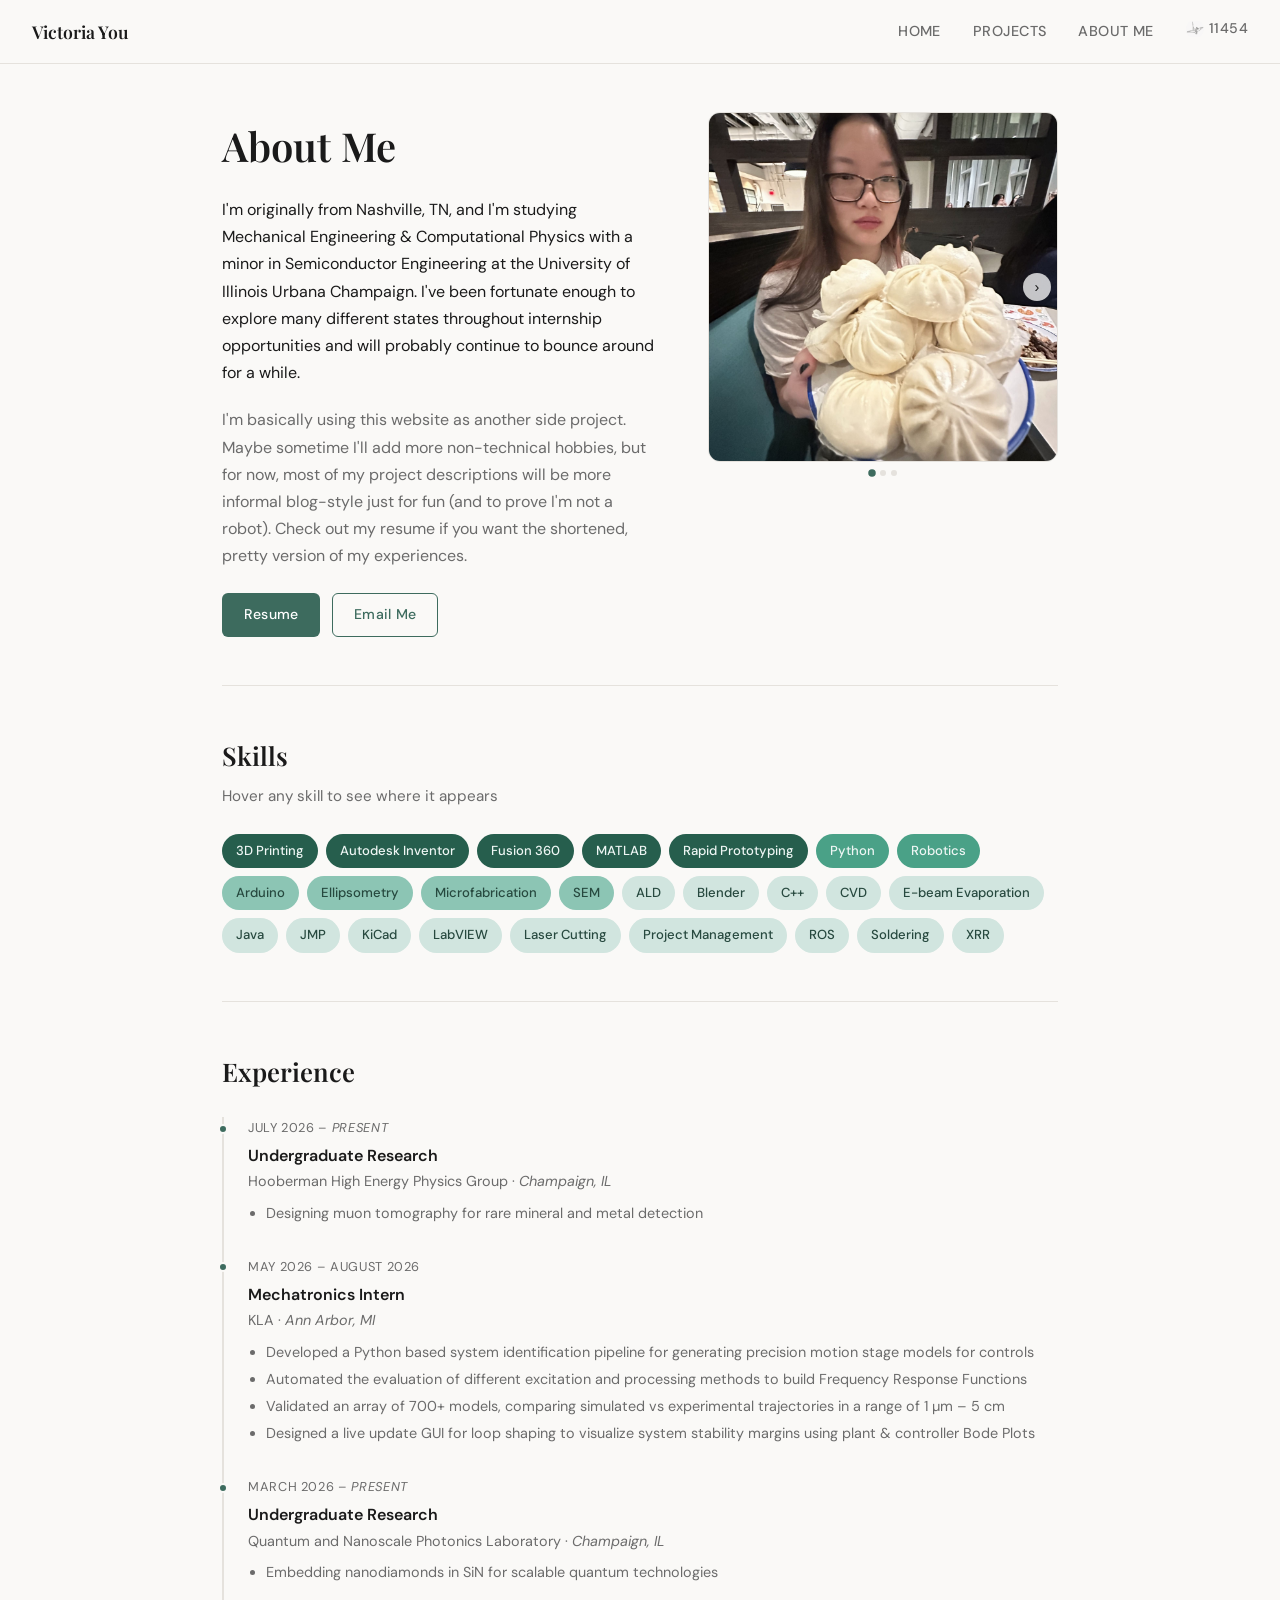
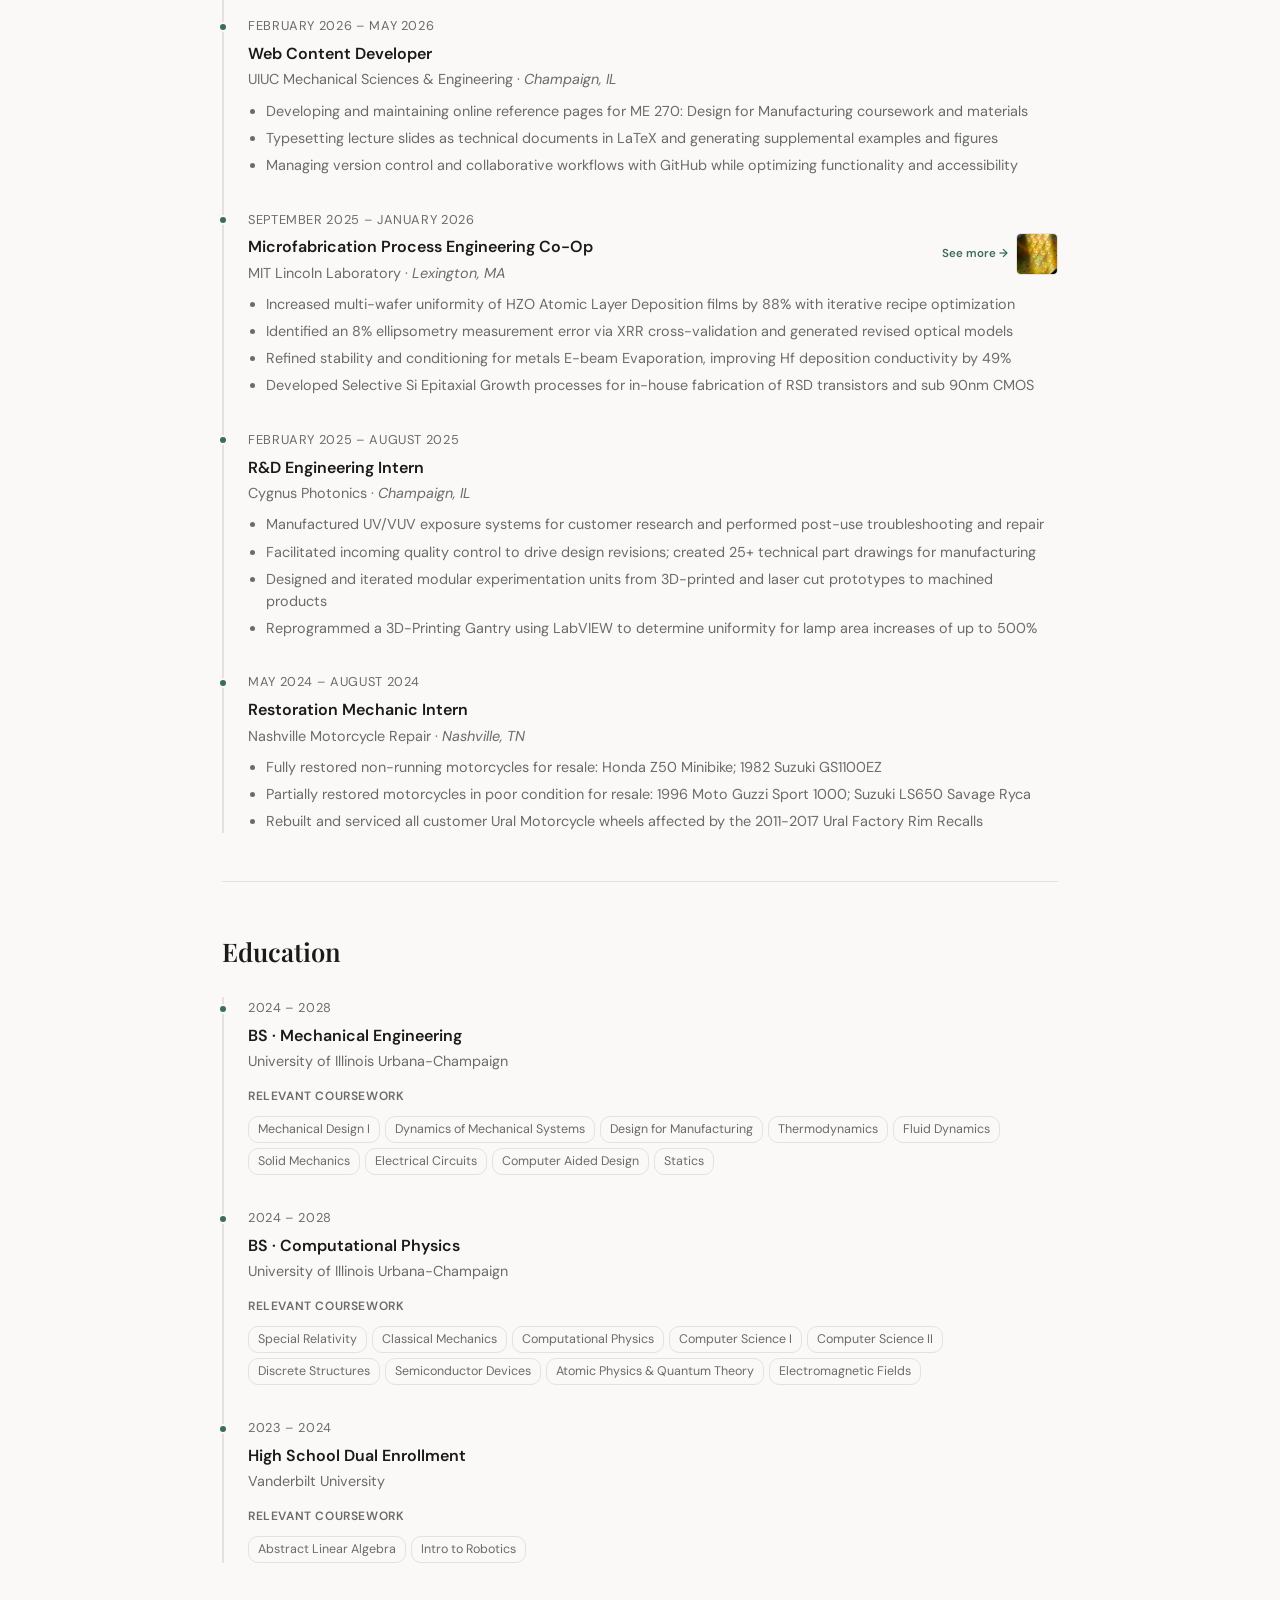
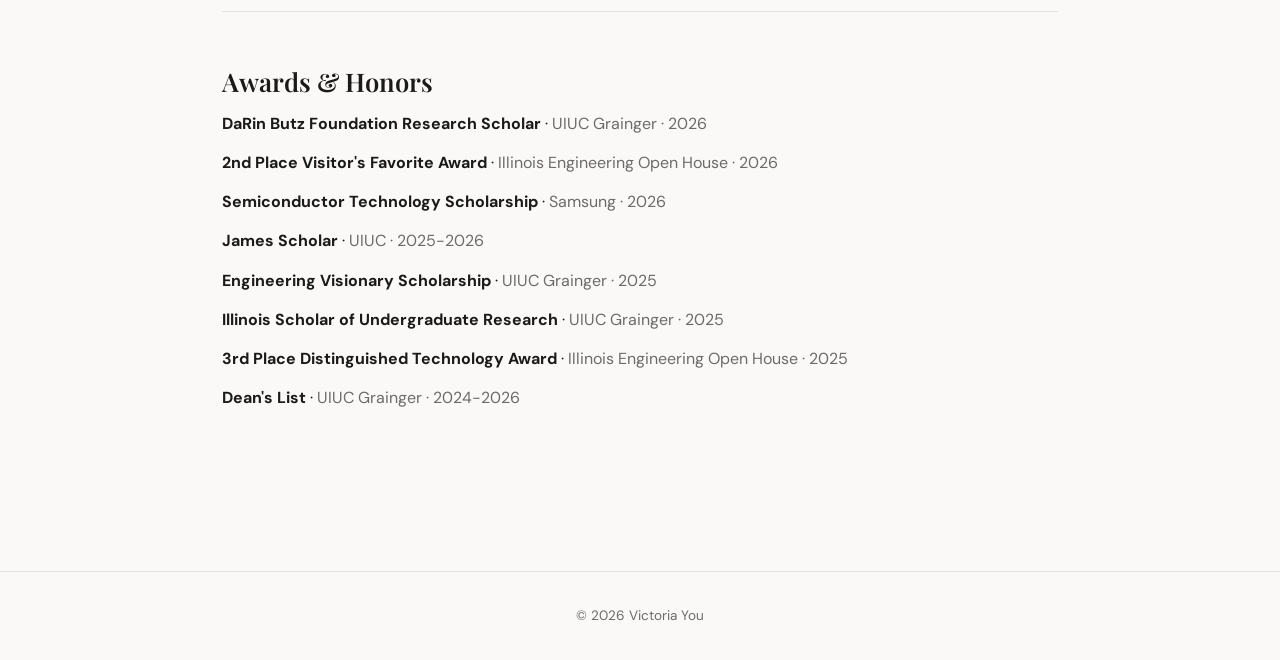
==== commit b6b05d39: "resume update bruh" ====
--- a/about.html
+++ b/about.html
@@ -268,6 +268,8 @@
     ════════════════════════════════════════════════════════════════ */
     const BIO_PHOTOS = [
       { src: "assets/baozi.jpg",  caption: "" },
+      { src: "assets/KLAphoto.jpg",  caption: "hello KLA internship" },
+      { src: "assets/familyphoto.jpg",  caption: "hello family photo" },
     ];
 
     (function initBioGallery() {
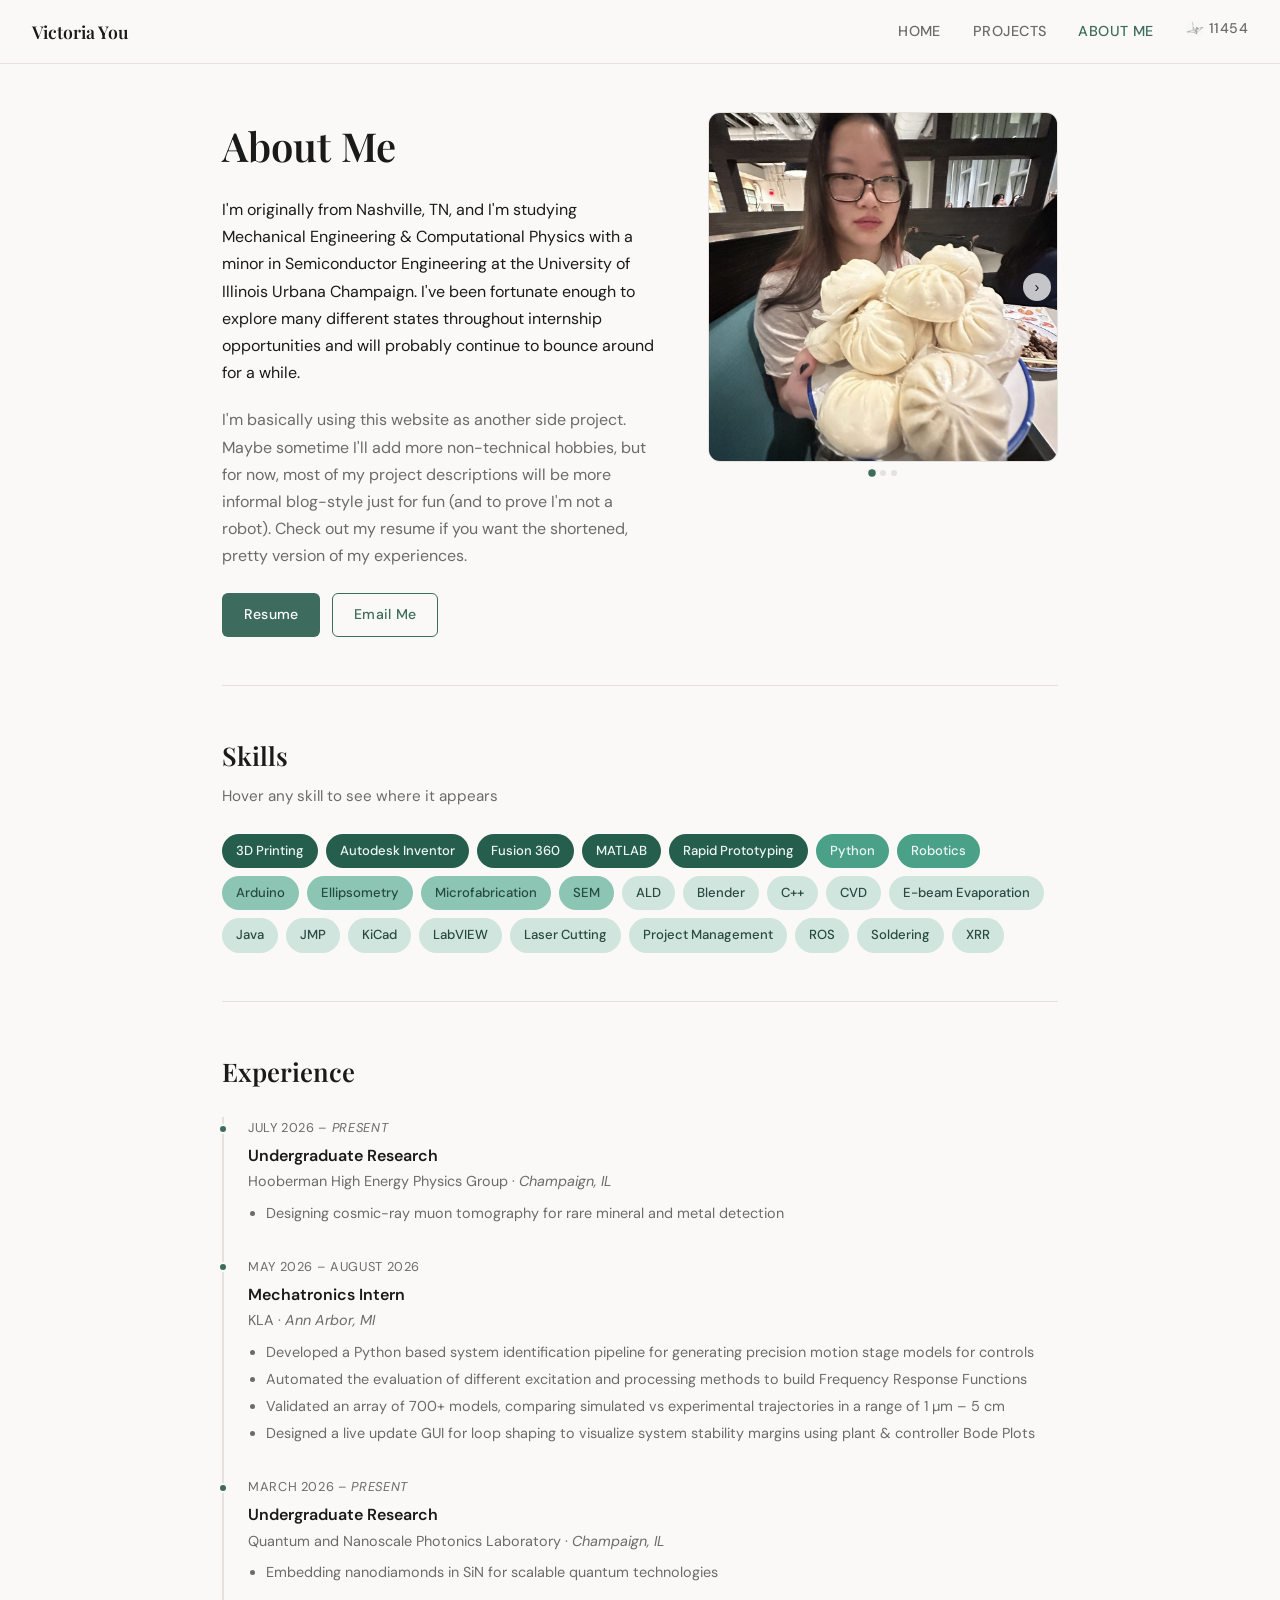
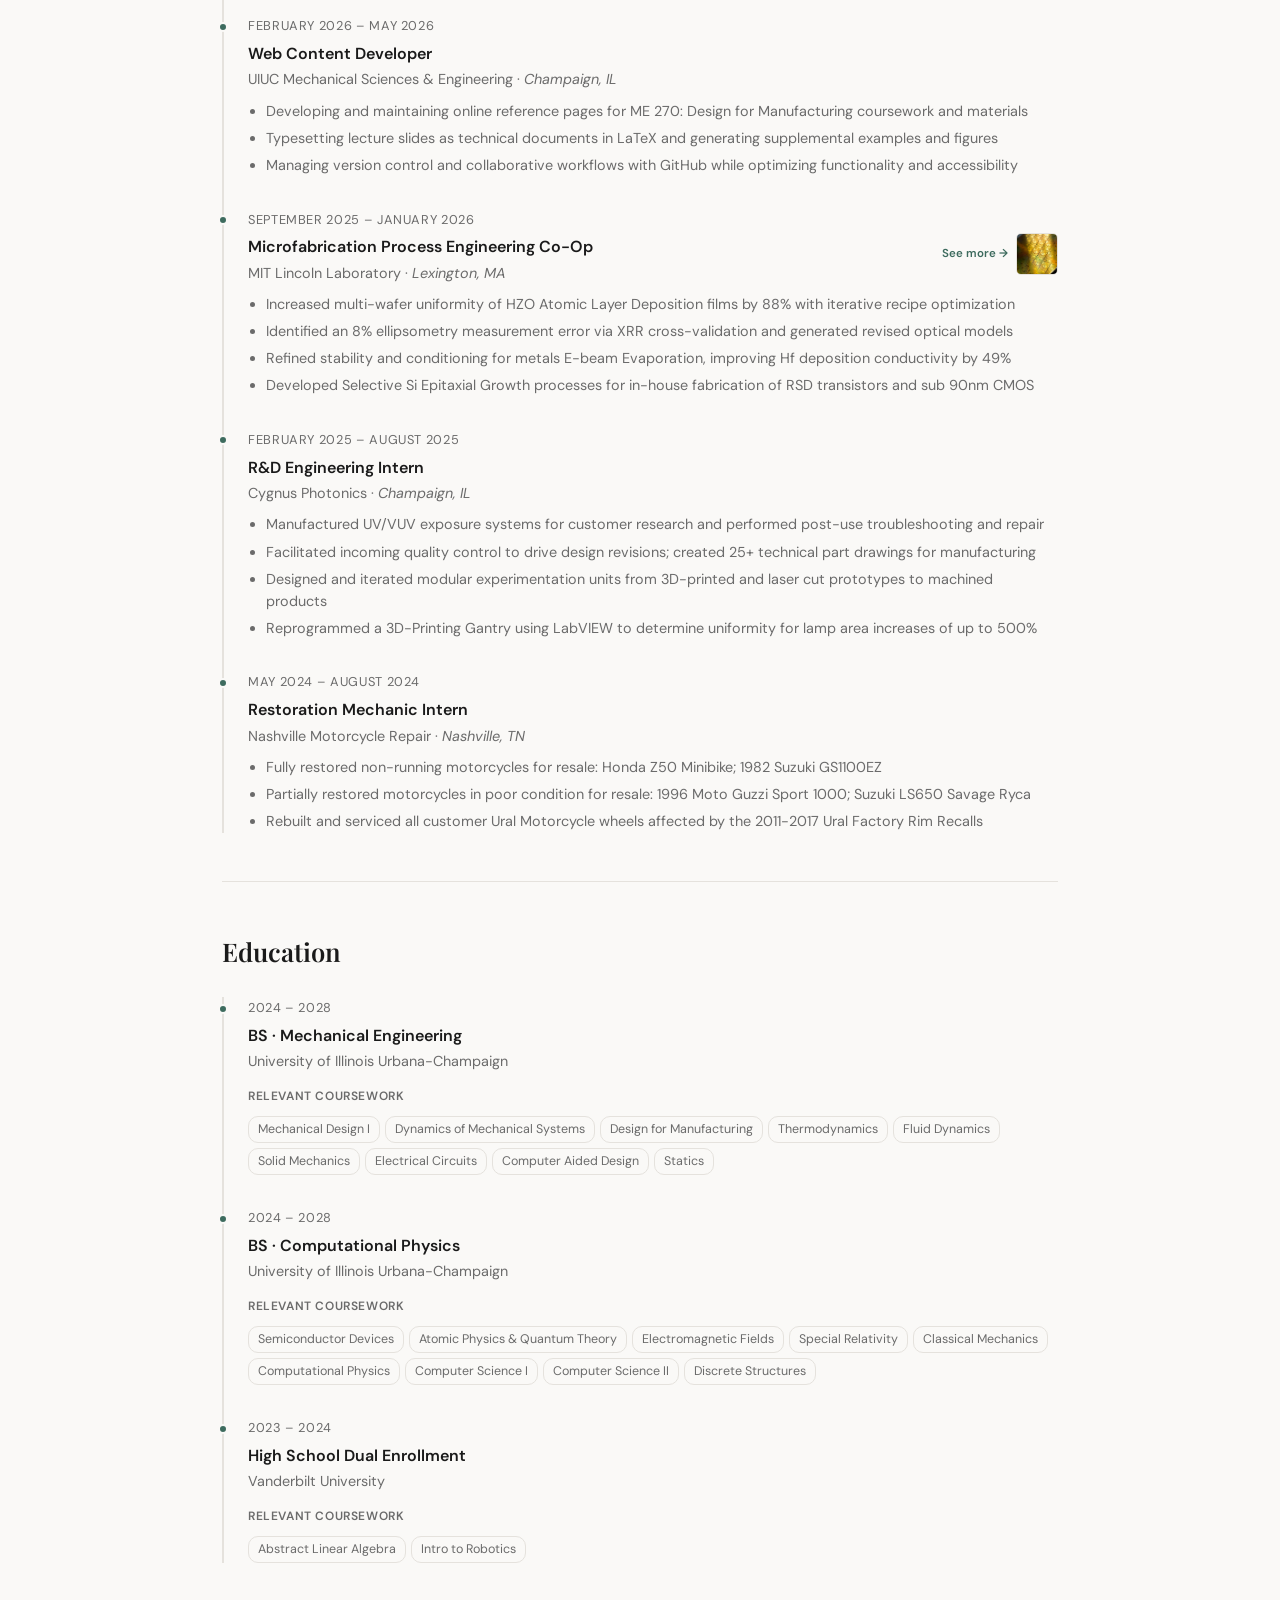
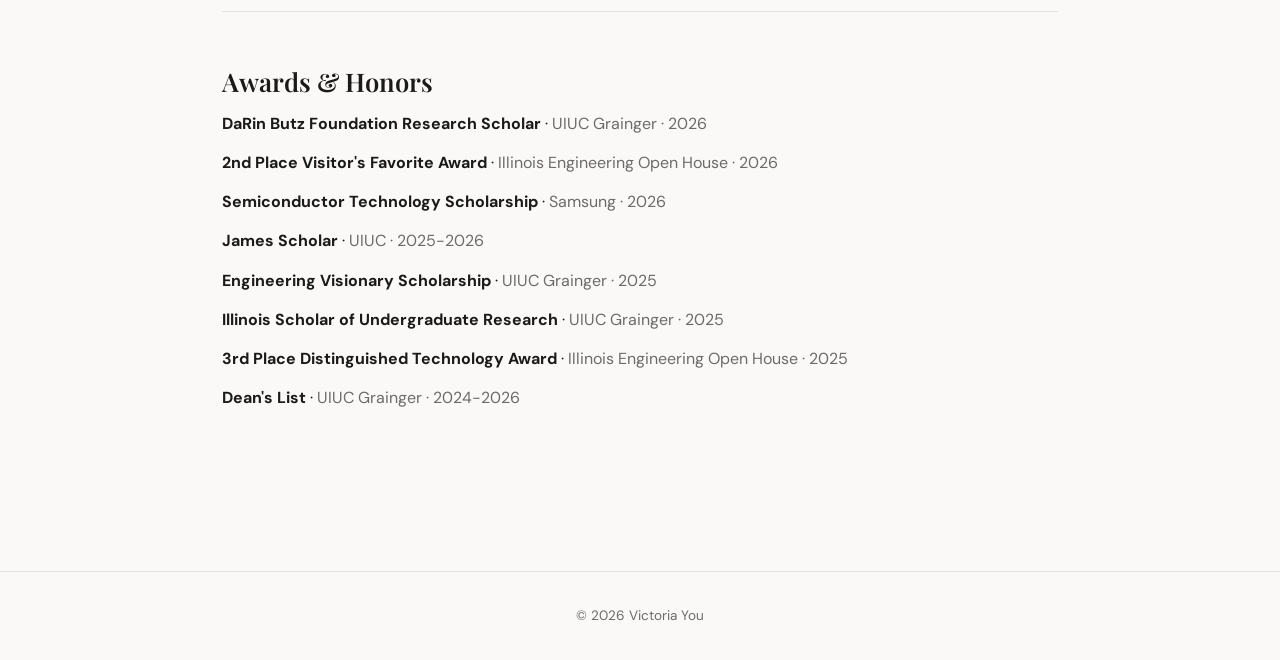
==== commit af484b22: "terrible continuum writeup" ====
--- a/about.html
+++ b/about.html
@@ -106,12 +106,15 @@
     }
     .timeline-thumb img {
       height: 2.6rem;
-      width: auto;
+      width: 2.6rem;
+      aspect-ratio: 1 / 1;
+      flex-shrink: 0;
       border-radius: 5px;
       border: 1px solid var(--border);
       object-fit: cover;
       display: block;
     }
+    .timeline-thumb a { flex-shrink: 0; }
     .timeline-thumb a {
       font-size: 0.72rem;
       color: var(--accent);
@@ -141,6 +144,128 @@
       line-height: 1.4;
       font-style: italic;
     }
+
+    /* ── Resume button — shows "Last Updated: <date>" on hover ── */
+    .btn-resume {
+      position: relative;
+      overflow: hidden;
+    }
+    .btn-resume .btn-resume-default,
+    .btn-resume .btn-resume-updated {
+      display: block;
+      transition: transform 0.2s ease, opacity 0.2s ease;
+    }
+    .btn-resume .btn-resume-updated {
+      position: absolute;
+      inset: 0;
+      display: flex;
+      align-items: center;
+      justify-content: center;
+      opacity: 0;
+      transform: translateY(4px);
+      white-space: nowrap;
+    }
+    .btn-resume:hover .btn-resume-default {
+      opacity: 0;
+      transform: translateY(-4px);
+    }
+    .btn-resume:hover .btn-resume-updated {
+      opacity: 1;
+      transform: translateY(0);
+    }
+
+    /* ── Experience photo trigger — styled identically to timeline-thumb's
+         link + image, but as <button>s since they open a modal, not a URL ── */
+    .exp-photo-trigger-link {
+      font-size: 0.72rem;
+      color: var(--accent);
+      white-space: nowrap;
+      background: none; border: none; padding: 0; cursor: pointer;
+      font-family: var(--font-body);
+    }
+    .exp-photo-trigger-link:hover { text-decoration: underline; }
+    .exp-photo-trigger-img {
+      background: none; border: none; padding: 0; cursor: pointer; display: block;
+    }
+    .exp-photo-trigger-img img {
+      height: 2.6rem;
+      width: 2.6rem;
+      aspect-ratio: 1 / 1;
+      flex-shrink: 0;
+      border-radius: 5px;
+      border: 1px solid var(--border);
+      object-fit: cover;
+      display: block;
+    }
+
+    /* ── Experience photo popup modal ── */
+    .exp-photo-modal {
+      display: none;
+      position: fixed; inset: 0;
+      background: rgba(0,0,0,0.88);
+      z-index: 1000;
+      align-items: center; justify-content: center;
+      padding: 2rem;
+    }
+    .exp-photo-modal.open { display: flex; }
+    .exp-photo-modal-inner {
+      width: 100%; max-width: 640px;
+      user-select: none;
+    }
+    .exp-photo-modal-stage {
+      position: relative;
+      width: 100%;
+      aspect-ratio: 4/3;
+      border-radius: 10px;
+      overflow: hidden;
+      background: #1a1a1a;
+    }
+    .exp-photo-modal-track {
+      display: flex;
+      height: 100%;
+      transition: transform 0.3s ease;
+      will-change: transform;
+    }
+    .exp-photo-modal-track img {
+      width: 100%; height: 100%; object-fit: contain;
+      flex-shrink: 0; border-radius: 0; display: block;
+      pointer-events: none; background: #1a1a1a;
+    }
+    .exp-photo-modal-btn {
+      position: absolute; top: 50%; transform: translateY(-50%);
+      background: rgba(255,255,255,0.78); border: none; border-radius: 50%;
+      width: 34px; height: 34px;
+      display: flex; align-items: center; justify-content: center;
+      cursor: pointer; font-size: 1.1rem; color: var(--text);
+      box-shadow: 0 1px 4px rgba(0,0,0,0.2);
+      transition: background 0.15s, opacity 0.15s;
+      z-index: 2; padding: 0; line-height: 1;
+    }
+    .exp-photo-modal-btn:hover { background: rgba(255,255,255,0.97); }
+    .exp-photo-modal-btn:disabled { opacity: 0; pointer-events: none; }
+    .exp-photo-modal-btn.prev { left: 12px; }
+    .exp-photo-modal-btn.next { right: 12px; }
+    .exp-photo-modal-close {
+      position: absolute; top: -2.4rem; right: 0;
+      color: #fff; font-size: 1.8rem; cursor: pointer;
+      background: none; border: none; opacity: 0.8; line-height: 1;
+    }
+    .exp-photo-modal-close:hover { opacity: 1; }
+    .exp-photo-modal-dots {
+      display: flex; justify-content: center; gap: 6px; margin-top: 12px;
+    }
+    .exp-photo-modal-dot {
+      width: 7px; height: 7px; border-radius: 50%;
+      background: rgba(255,255,255,0.35);
+      transition: background 0.2s, transform 0.2s;
+      cursor: pointer; border: none; padding: 0;
+    }
+    .exp-photo-modal-dot.active { background: #fff; transform: scale(1.3); }
+    .exp-photo-modal-caption {
+      text-align: center; color: rgba(255,255,255,0.7);
+      font-size: 0.85rem; margin-top: 8px; font-style: italic;
+      min-height: 1.3em;
+    }
   </style>
   <script src="crane-count.js"></script>
 </head>
@@ -151,8 +276,7 @@
     <ul class="nav-links">
       <li><a href="index.html">Home</a></li>
       <li><a href="projects.html">Projects</a></li>
-      <li><a href="about.html">About Me</a></li>
-      <!-- <li><a href="garage.html">Garage</a></li> -->
+      <li><a href="about.html" class="active">About Me</a></li>
       <li>
         <a href="crane.html" class="nav-crane" aria-label="Crane">
           <img src="assets/crane.png" alt="" class="nav-crane-icon">
@@ -188,7 +312,10 @@
         </div>
       </div>
       <div class="btn-row" style="margin-top:1.5rem;">
-        <a class="btn btn-primary" href="assets/resume.pdf" target="_blank">Resume</a>
+        <a class="btn btn-primary btn-resume" href="assets/resume.pdf" target="_blank">
+          <span class="btn-resume-default">Resume</span>
+          <span class="btn-resume-updated">08/2026</span>
+        </a>
         <a class="btn btn-outline" href="mailto:vyou2@illinois.edu">Email Me</a>
       </div>
     </section>
@@ -253,6 +380,20 @@
 
   </div>
 
+  <!-- Experience photo popup — shared across all entries -->
+  <div class="exp-photo-modal" id="expPhotoModal" onclick="if(event.target===this) closeExpPhotoModal()">
+    <div class="exp-photo-modal-inner">
+      <button class="exp-photo-modal-close" onclick="closeExpPhotoModal()">×</button>
+      <div class="exp-photo-modal-stage" id="expPhotoStage">
+        <div class="exp-photo-modal-track" id="expPhotoTrack"></div>
+        <button class="exp-photo-modal-btn prev" id="expPhotoPrev" aria-label="Previous">&#8249;</button>
+        <button class="exp-photo-modal-btn next" id="expPhotoNext" aria-label="Next">&#8250;</button>
+      </div>
+      <div class="exp-photo-modal-dots" id="expPhotoDots"></div>
+      <div class="exp-photo-modal-caption" id="expPhotoCaption"></div>
+    </div>
+  </div>
+
   <footer>
     © <span id="year"></span> Victoria You
     <script>document.getElementById('year').textContent = new Date().getFullYear();</script>
@@ -351,7 +492,7 @@
        EXPERIENCE LIST — data lives in experience.js
     ════════════════════════════════════════════════════════════════ */
     const expList = document.getElementById('experienceList');
-    EXPERIENCE_LIST.forEach(exp => {
+    EXPERIENCE_LIST.forEach((exp, idx) => {
       const thumbHTML = (exp.thumb && exp.link) ? `
         <div class="timeline-thumb">
           <a href="${exp.link}">${exp.linkLabel || 'See more →'}</a>
@@ -371,6 +512,17 @@
         ? `<ul class="timeline-bullets">${(exp.bullets || []).map(b => `<li>${b}</li>`).join('')}</ul>`
         : '';
 
+      /* Photo popup trigger — only shown when this entry has photos and no
+         project thumb/link already occupying the same slot. Styled to match
+         the project timeline-thumb exactly: small image + "See more →". */
+      const photoTriggerHTML = (!thumbHTML && exp.photos && exp.photos.length) ? `
+        <div class="timeline-thumb">
+          <button class="exp-photo-trigger-link" onclick="openExpPhotoModal(${idx})">See more →</button>
+          <button class="exp-photo-trigger-img" onclick="openExpPhotoModal(${idx})">
+            <img src="${exp.photos[0].src}" alt="${exp.title}">
+          </button>
+        </div>` : '';
+
       const li = document.createElement('li');
       li.className = 'timeline-item';
       li.innerHTML = `
@@ -381,9 +533,112 @@
         </div>
         <div class="timeline-sub">${exp.sub}</div>
         ${bulletsHTML}
+        ${photoTriggerHTML}
       `;
       expList.appendChild(li);
     });
+
+    /* ════════════════════════════════════════════════════════════════
+       EXPERIENCE PHOTO POPUP
+       Opens a fullscreen slideshow for the given EXPERIENCE_LIST index.
+    ════════════════════════════════════════════════════════════════ */
+    (function initExpPhotoModal() {
+      const modal    = document.getElementById('expPhotoModal');
+      const stage    = document.getElementById('expPhotoStage');
+      const track    = document.getElementById('expPhotoTrack');
+      const dotsEl   = document.getElementById('expPhotoDots');
+      const caption  = document.getElementById('expPhotoCaption');
+      const btnPrev  = document.getElementById('expPhotoPrev');
+      const btnNext  = document.getElementById('expPhotoNext');
+
+      let photos  = [];
+      let current = 0;
+
+      window.openExpPhotoModal = function (expIndex) {
+        photos = (EXPERIENCE_LIST[expIndex] && EXPERIENCE_LIST[expIndex].photos) || [];
+        if (!photos.length) return;
+
+        track.innerHTML = '';
+        dotsEl.innerHTML = '';
+        track.style.width = (photos.length * 100) + '%';
+
+        photos.forEach((p, i) => {
+          const img = document.createElement('img');
+          img.src = p.src;
+          img.alt = p.caption || `Photo ${i + 1}`;
+          img.style.width = (100 / photos.length) + '%';
+          img.onerror = () => { img.style.background = '#333'; img.removeAttribute('src'); };
+          track.appendChild(img);
+        });
+
+        if (photos.length > 1) {
+          photos.forEach((_, i) => {
+            const dot = document.createElement('button');
+            dot.className = 'exp-photo-modal-dot' + (i === 0 ? ' active' : '');
+            dot.setAttribute('aria-label', `Photo ${i + 1}`);
+            dot.addEventListener('click', () => goTo(i));
+            dotsEl.appendChild(dot);
+          });
+        }
+        btnPrev.style.display = photos.length > 1 ? '' : 'none';
+        btnNext.style.display = photos.length > 1 ? '' : 'none';
+
+        current = 0;
+        goTo(0);
+        modal.classList.add('open');
+      };
+
+      window.closeExpPhotoModal = function () {
+        modal.classList.remove('open');
+      };
+
+      function goTo(n) {
+        current = Math.max(0, Math.min(n, photos.length - 1));
+        track.style.transform = `translateX(-${current * (100 / photos.length)}%)`;
+        dotsEl.querySelectorAll('.exp-photo-modal-dot').forEach((d, i) =>
+          d.classList.toggle('active', i === current));
+        caption.textContent = photos[current] ? (photos[current].caption || '') : '';
+        btnPrev.disabled = current <= 0;
+        btnNext.disabled = current >= photos.length - 1;
+      }
+
+      btnPrev.addEventListener('click', () => goTo(current - 1));
+      btnNext.addEventListener('click', () => goTo(current + 1));
+
+      document.addEventListener('keydown', e => {
+        if (!modal.classList.contains('open')) return;
+        if (e.key === 'Escape')     closeExpPhotoModal();
+        if (e.key === 'ArrowLeft')  goTo(current - 1);
+        if (e.key === 'ArrowRight') goTo(current + 1);
+      });
+
+      // Touch / mouse swipe
+      let startX = null;
+      stage.addEventListener('pointerdown', e => {
+        startX = e.clientX;
+        track.style.transition = 'none';
+      });
+      stage.addEventListener('pointermove', e => {
+        if (startX === null || !photos.length) return;
+        const dx = e.clientX - startX;
+        const pct = (current * (100 / photos.length)) - (dx / stage.offsetWidth * (100 / photos.length));
+        track.style.transform = `translateX(-${pct}%)`;
+      });
+      stage.addEventListener('pointerup', e => {
+        if (startX === null) return;
+        const dx = e.clientX - startX;
+        track.style.transition = 'transform 0.3s ease';
+        if (dx < -40)      goTo(current + 1);
+        else if (dx > 40)  goTo(current - 1);
+        else               goTo(current);
+        startX = null;
+      });
+      stage.addEventListener('pointercancel', () => {
+        track.style.transition = 'transform 0.3s ease';
+        goTo(current);
+        startX = null;
+      });
+    })();
 
     /* ── Combine project tags + course skills + experience skills ── */
     const tagCounts   = {};
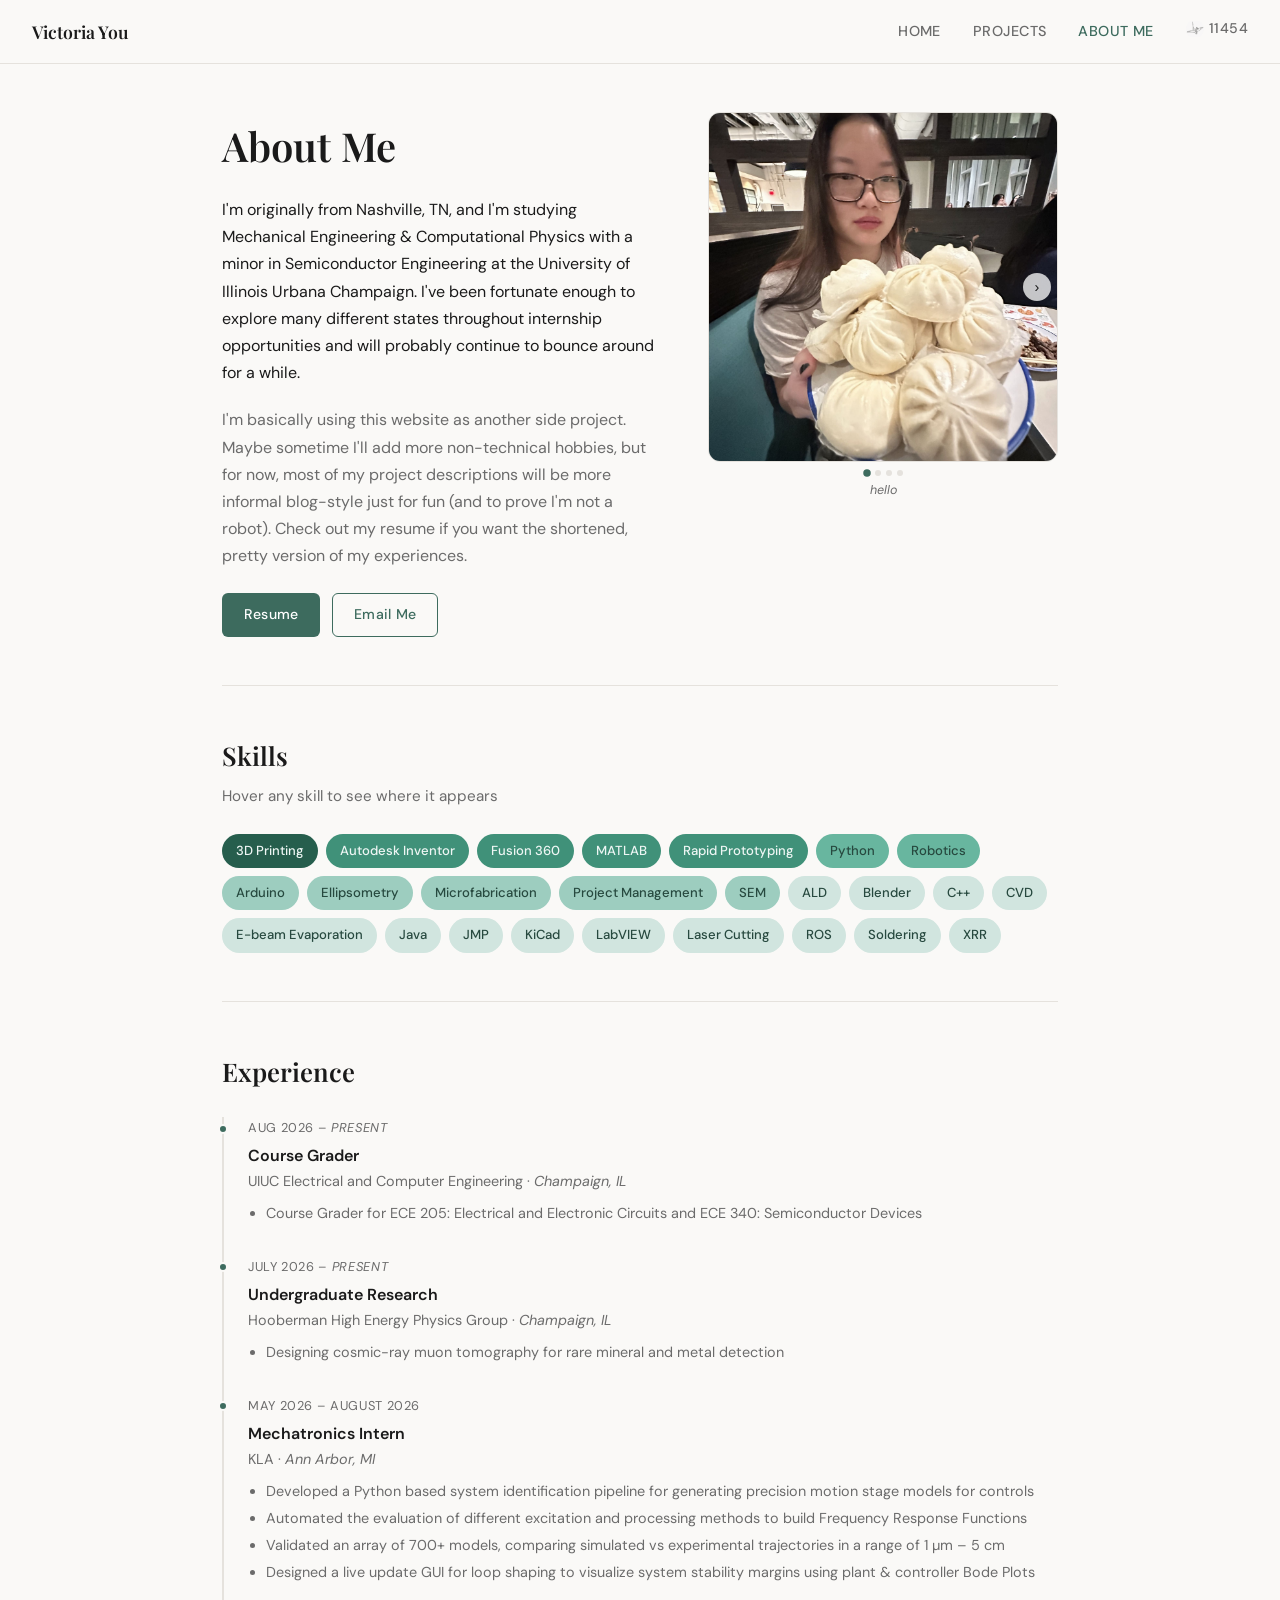
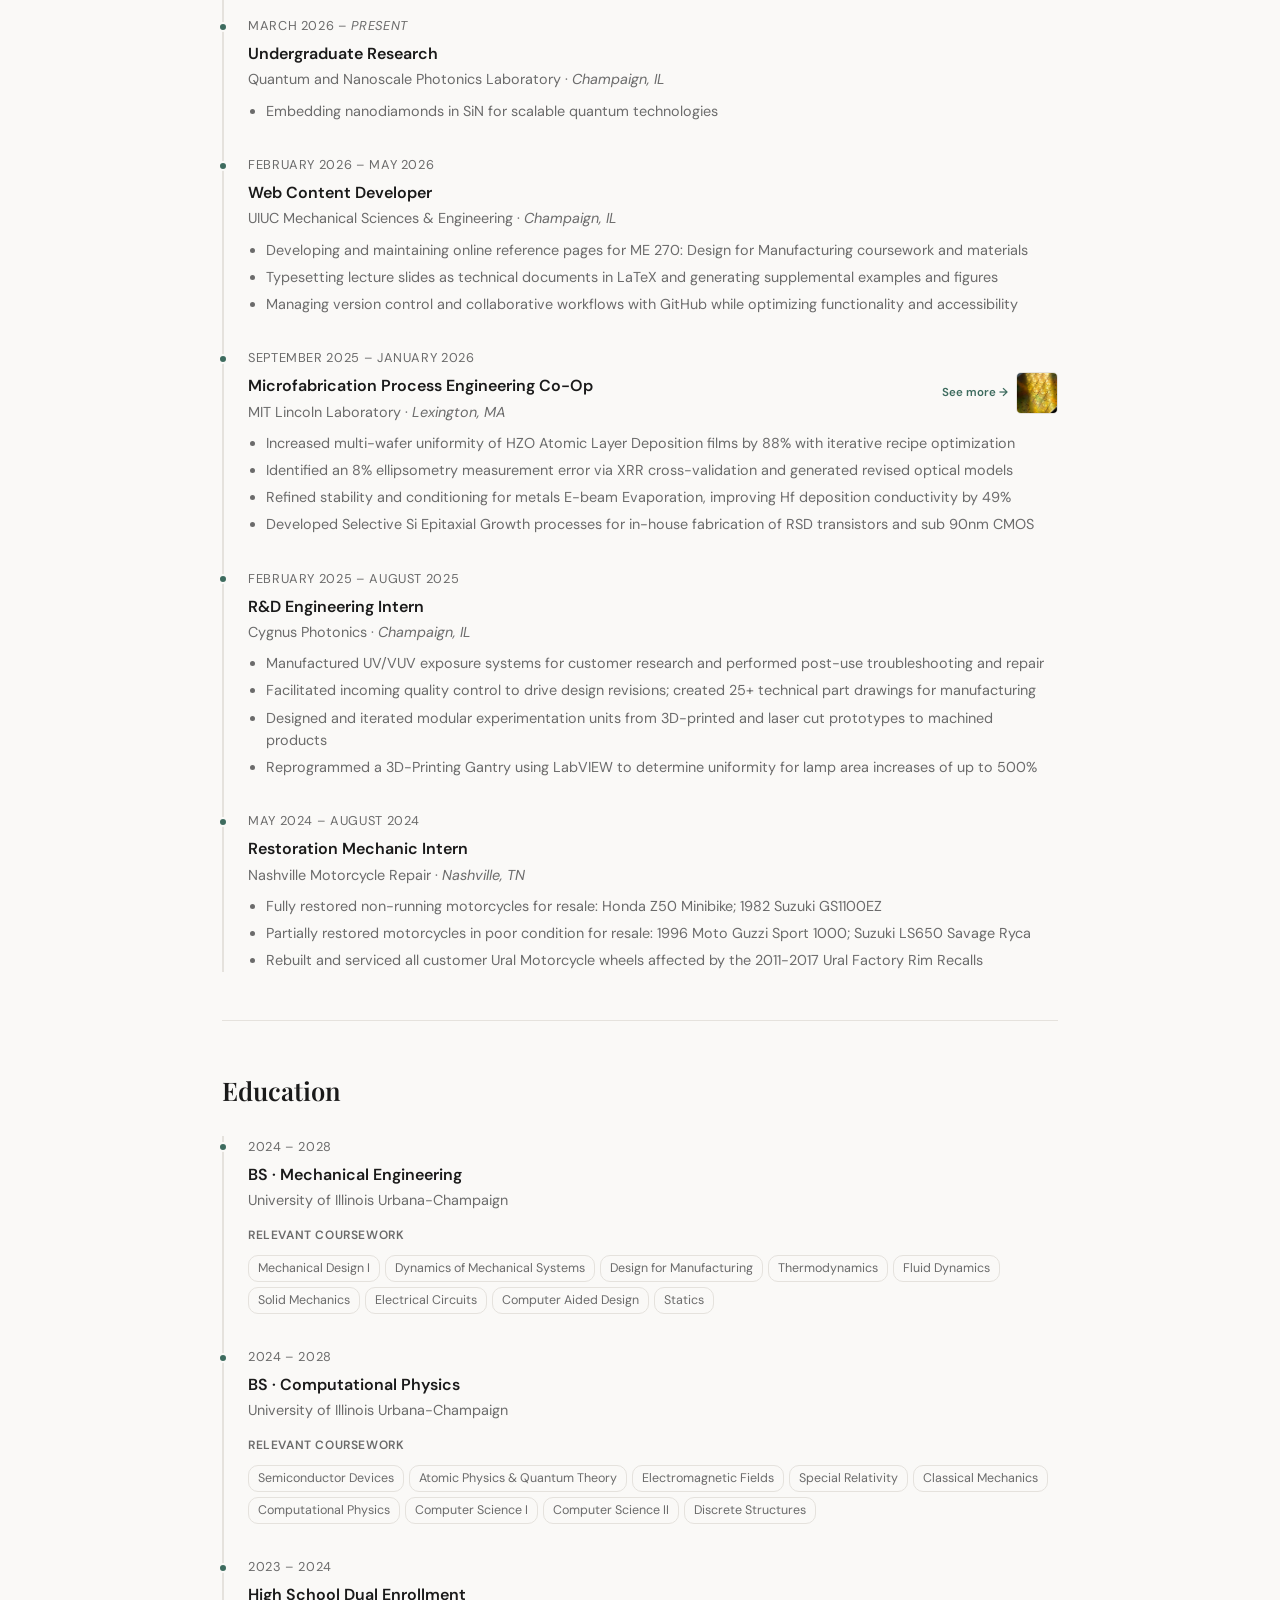
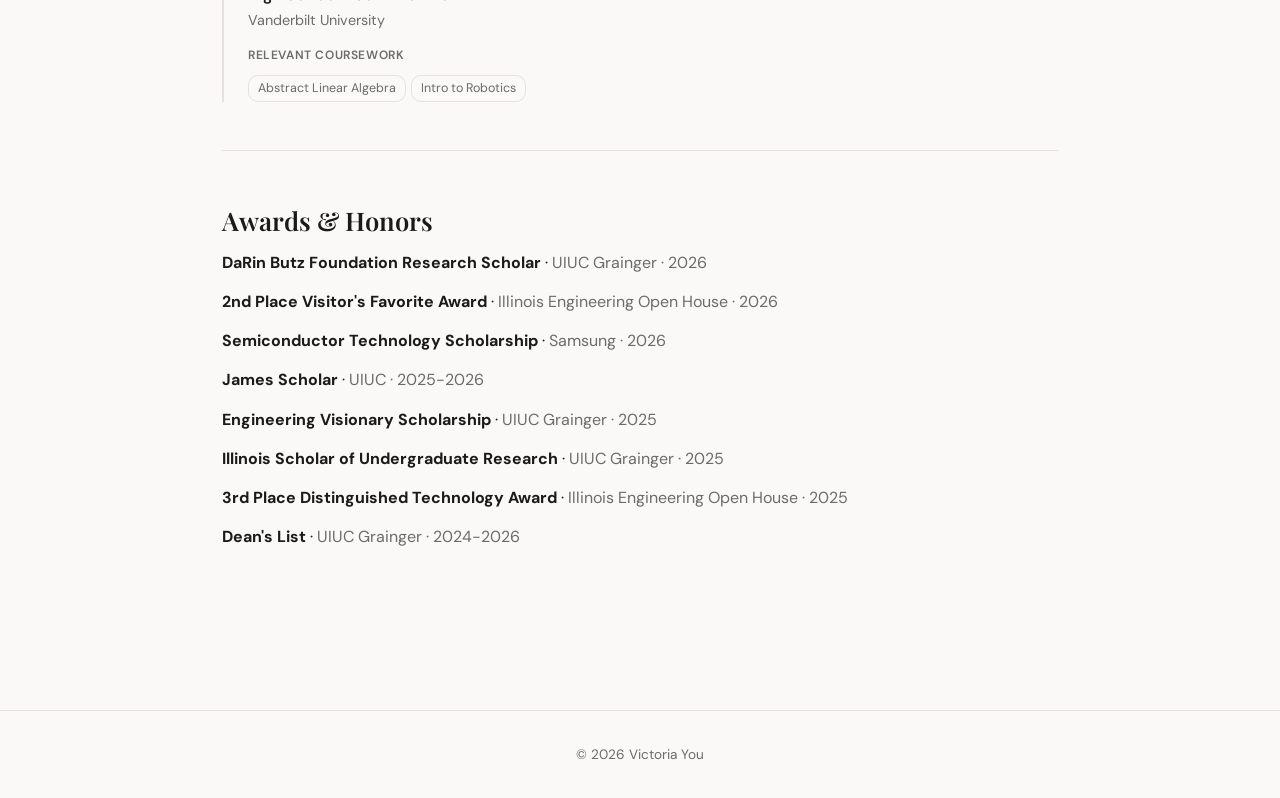
==== commit 7bffde5b: "pics" ====
--- a/about.html
+++ b/about.html
@@ -408,7 +408,8 @@
        BIO PHOTO GALLERY
     ════════════════════════════════════════════════════════════════ */
     const BIO_PHOTOS = [
-      { src: "assets/baozi.jpg",  caption: "" },
+      { src: "assets/baozi.jpg",  caption: "hello" },
+      { src: "assets/motorcycle.jpg",  caption: "hello motorcycle" },
       { src: "assets/KLAphoto.jpg",  caption: "hello KLA internship" },
       { src: "assets/familyphoto.jpg",  caption: "hello family photo" },
     ];
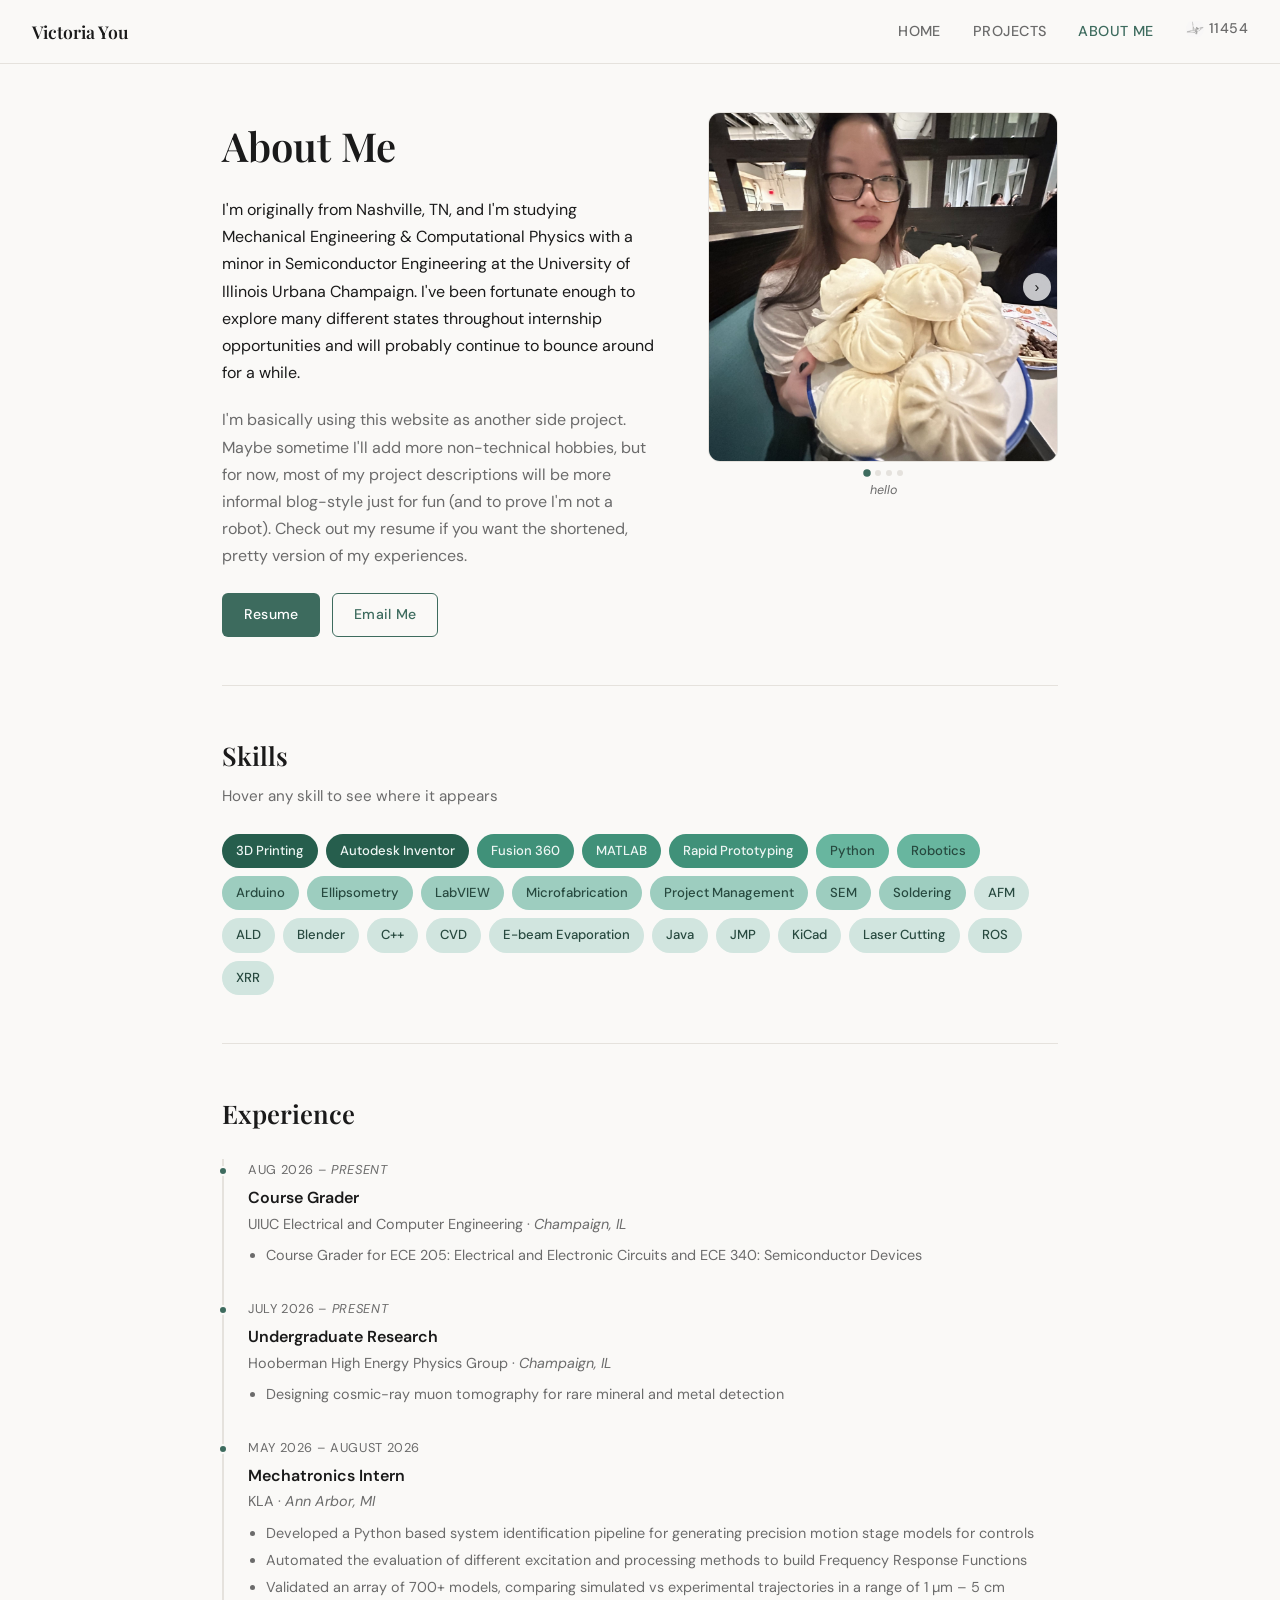
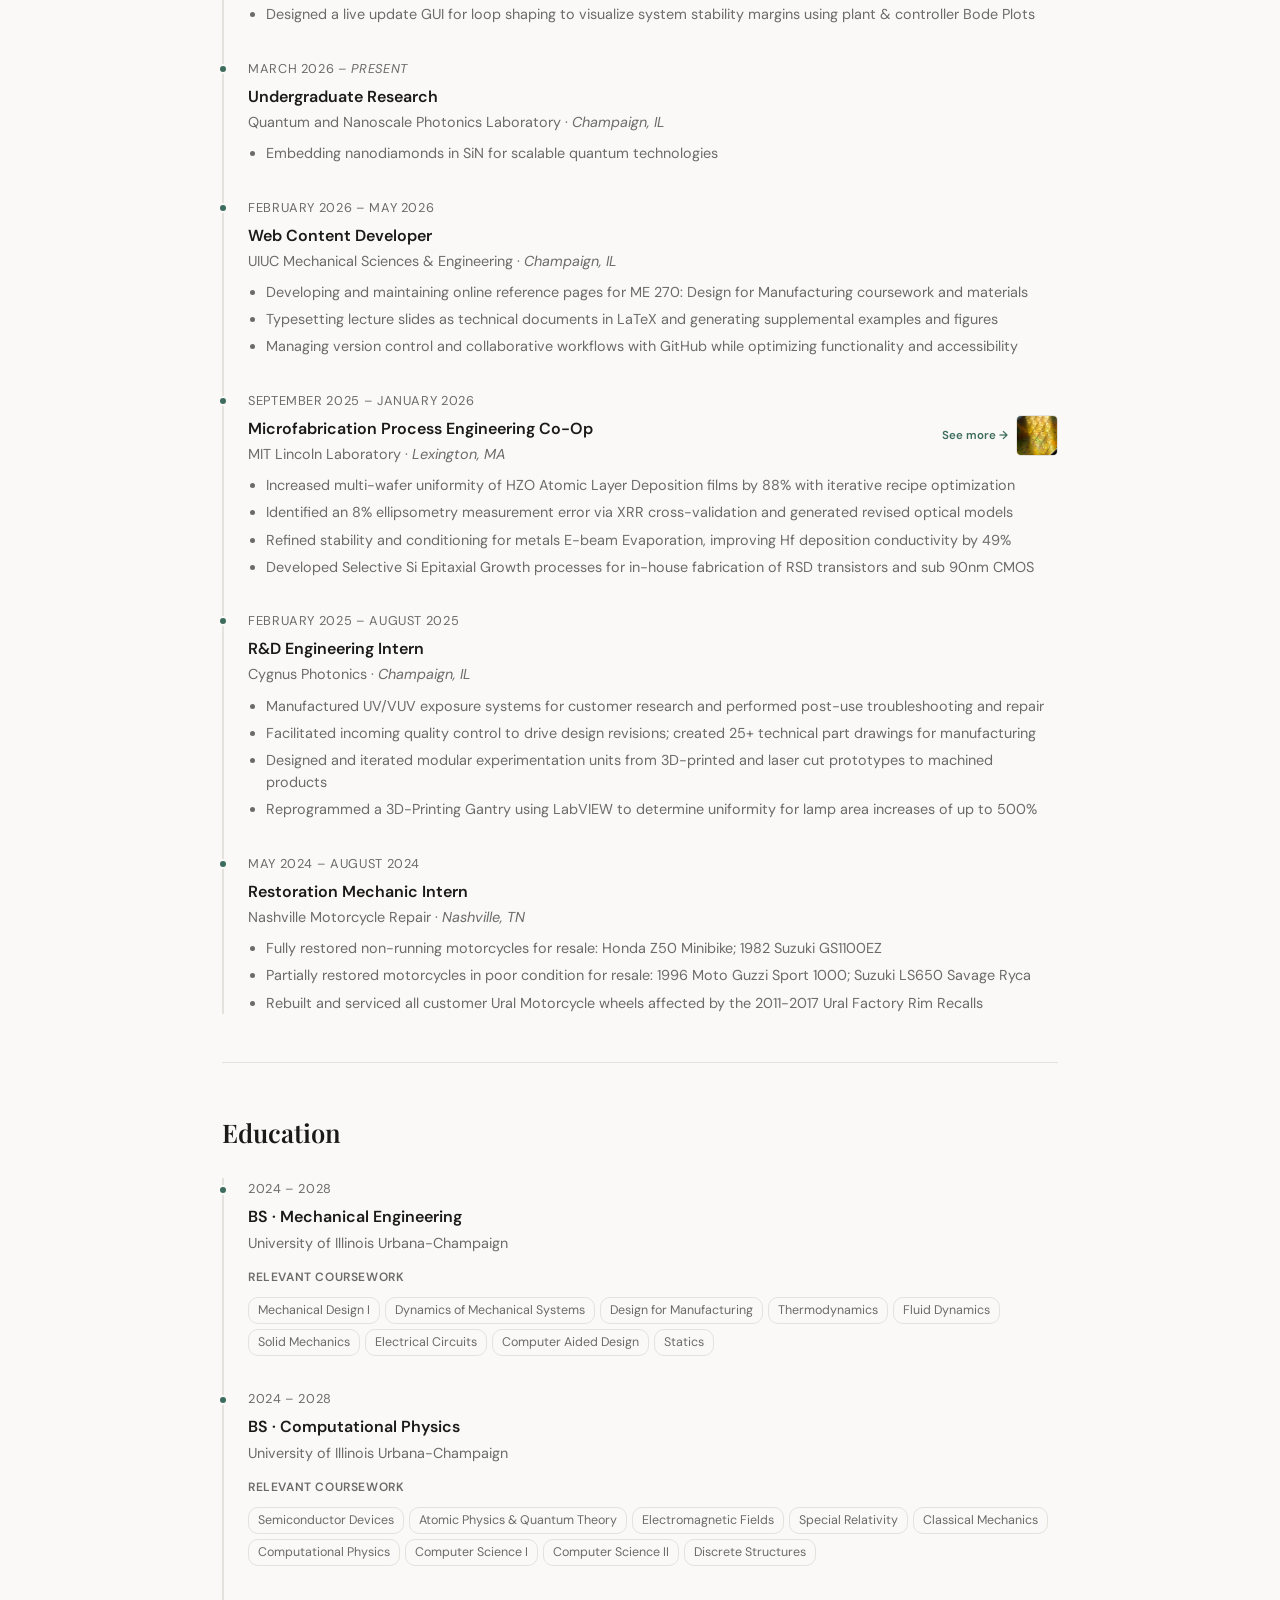
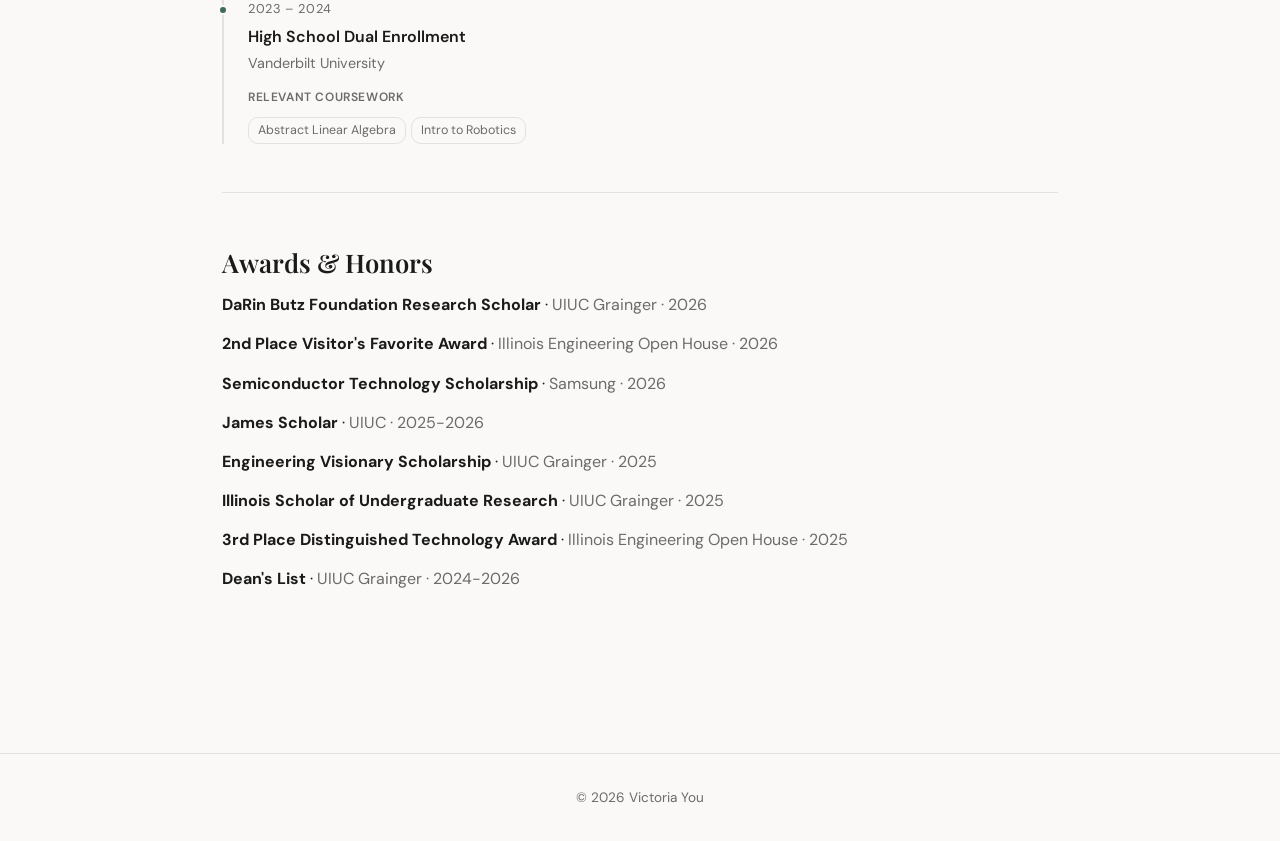
==== commit 5692c486: "aspect ratio formatting" ====
--- a/about.html
+++ b/about.html
@@ -28,13 +28,14 @@
     /* ── Bio photo gallery ── */
     .bio-gallery {
       width: 350px;
+      max-width: 100%;
       flex-shrink: 0;
       user-select: none;
     }
     .bio-gallery-stage {
       position: relative;
-      width: 350px;
-      height: 350px;
+      width: 100%;
+      aspect-ratio: 1 / 1;
       border-radius: 12px;
       overflow: hidden;
       border: 1px solid var(--border);
@@ -44,13 +45,17 @@
     .bio-gallery-stage:active { cursor: grabbing; }
     .bio-gallery-track {
       display: flex;
+      width: 100%;
       height: 100%;
       transition: transform 0.3s ease;
       will-change: transform;
     }
     .bio-gallery-track img {
-      width: 350px;
-      height: 350px;
+      /* Each slide is exactly one stage width, so the track stays fluid
+         and the transform can be expressed in % instead of hard px. */
+      flex: 0 0 100%;
+      width: 100%;
+      height: 100%;
       object-fit: cover;
       flex-shrink: 0;
       border-radius: 0;
@@ -265,6 +270,15 @@
       text-align: center; color: rgba(255,255,255,0.7);
       font-size: 0.85rem; margin-top: 8px; font-style: italic;
       min-height: 1.3em;
+    }
+
+    @media (max-width: 640px) {
+      /* Narrower backdrop padding, but keep the close button on-screen
+         by moving it inside the stage instead of above it. */
+      .exp-photo-modal { padding: 3.25rem 1rem 1rem; }
+      .exp-photo-modal-close { top: -2.1rem; right: -0.25rem; font-size: 1.6rem; }
+      .exp-photo-modal-btn.prev { left: 6px; }
+      .exp-photo-modal-btn.next { right: 6px; }
     }
   </style>
   <script src="crane-count.js"></script>
@@ -290,7 +304,7 @@
 
     <!-- BIO -->
     <section style="margin-bottom:3rem;">
-      <div style="display:grid;grid-template-columns:1fr auto;gap:3rem;align-items:start;">
+      <div class="bio-grid" style="display:grid;grid-template-columns:1fr auto;gap:3rem;align-items:start;">
         <div>
           <h1 class="section-title" style="font-size:2.5rem;margin-bottom:1rem;">About Me</h1>
           <p style="margin-bottom:0;">
@@ -421,11 +435,10 @@
       const caption = document.getElementById('bioCaption');
       const btnPrev = document.getElementById('bioPrev');
       const btnNext = document.getElementById('bioNext');
-      const W = 350;
+      const stage   = document.getElementById('bioStage');
 
       if (!photos.length) return;
 
-      track.style.width = (photos.length * W) + 'px';
       photos.forEach((p, i) => {
         const img = document.createElement('img');
         img.src   = p.src;
@@ -448,7 +461,7 @@
 
       function goTo(n) {
         current = Math.max(0, Math.min(n, photos.length - 1));
-        track.style.transform = `translateX(-${current * W}px)`;
+        track.style.transform = `translateX(-${current * 100}%)`;
         dotsEl.querySelectorAll('.bio-gallery-dot').forEach((d, i) =>
           d.classList.toggle('active', i === current));
         caption.textContent = photos[current].caption || '';
@@ -460,7 +473,6 @@
       btnNext.addEventListener('click', () => goTo(current + 1));
 
       let startX = null;
-      const stage = document.getElementById('bioStage');
 
       stage.addEventListener('pointerdown', e => {
         startX = e.clientX;
@@ -469,7 +481,7 @@
       stage.addEventListener('pointermove', e => {
         if (startX === null) return;
         const dx = e.clientX - startX;
-        track.style.transform = `translateX(${-current * W + dx}px)`;
+        track.style.transform = `translateX(calc(${-current * 100}% + ${dx}px))`;
       });
       stage.addEventListener('pointerup', e => {
         if (startX === null) return;
--- a/style.css
+++ b/style.css
@@ -404,12 +404,170 @@
 /* --- Footer --- */
 footer { border-top: 1px solid var(--border); padding: 2rem; text-align: center; color: var(--text-muted); font-size: 0.85rem; margin-top: 4rem; }
 
-/* --- Responsive --- */
+/* ===========================================================
+   RESPONSIVE
+   Breakpoints:
+     900px — tablet / small laptop: tighten gutters, stack side images
+     720px — nav switches to two rows (name on top, links below)
+     640px — phone: single-column everything
+     380px — very narrow phones: shrink nav + type
+   =========================================================== */
+
+/* Global overflow guard — a single wide element shouldn't let the
+   whole page scroll sideways on a phone. */
+html, body { max-width: 100%; overflow-x: hidden; }
+
+/* ---------- 900px: tablets ---------- */
+@media (max-width: 900px) {
+  .container { padding: 0 1.5rem; }
+  nav { padding: 0 1.5rem; }
+
+  /* Floating side images get wider at this size so text isn't
+     squeezed into a 2-word column. */
+  .img-right, .img-left { max-width: 42%; width: var(--w, 240px); }
+}
+
+/* ---------- 720px: two-row nav ---------- */
+@media (max-width: 720px) {
+  nav {
+    height: auto;
+    flex-direction: column;
+    align-items: center;
+    justify-content: center;
+    gap: 0.45rem;
+    padding: 0.6rem 1rem 0.65rem;
+  }
+  .nav-name { font-size: 1.05rem; line-height: 1.2; }
+  .nav-links {
+    gap: 1.35rem;
+    flex-wrap: wrap;
+    justify-content: center;
+    padding: 0;
+    margin: 0;
+  }
+  .nav-links a { font-size: 0.8rem; letter-spacing: 0.02em; }
+  .nav-crane-count { font-size: 0.8rem; }
+  .nav-crane-icon { width: 16px; height: 16px; }
+
+  /* Hero starts lower on desktop to clear the tall nav — not needed here. */
+  .hero { padding-top: 2.5rem; }
+}
+
+/* ---------- 640px: phones ---------- */
 @media (max-width: 640px) {
-  .hero { grid-template-columns: 1fr; text-align: center; }
-  .hero-photo { margin: 0 auto; order: -1; }
+  .container { padding: 0 1.15rem; }
+
+  /* --- Hero --- */
+  .hero { grid-template-columns: 1fr; text-align: center; gap: 2rem; padding: 2rem 0 2rem; }
+  .hero-photo { margin: 0 auto; }
+  .hero-photo-wrap { order: -1; }
+  .hero-text .tagline { max-width: none; }
   .btn-row { justify-content: center; }
+  /* index.html sets margin-bottom:-3rem inline; wrapped buttons would
+     then collide with the divider below. */
+  .hero .btn-row { margin-top: 2rem !important; margin-bottom: 0 !important; }
   .contact-line { text-align: center; }
-  .skill-popup { left: 0; transform: none; }
-  .skill-popup::after, .skill-popup::before { left: 20px; }
+
+  /* --- Type / spacing --- */
+  .section-divider { margin: 2.25rem 0; }
+  .section-title { font-size: 1.4rem; }
+  h1.section-title { font-size: 1.9rem !important; }
+
+  /* --- Two-column sections stack --- */
+  .quick-about,
+  .bio-grid { grid-template-columns: minmax(0, 1fr) !important; gap: 1.75rem !important; }
+  .quick-about > *, .bio-grid > * { min-width: 0; }
+  /* The gallery's fixed 350px would otherwise set the track's min-content
+     width and push the grid wider than the viewport. */
+  .bio-gallery { width: 100%; margin: 0 auto; }
+
+  /* Experience thumbnails float right at full width — keep them small
+     enough that bullet text still has room beside them. */
+  .timeline-thumb img { height: 2.2rem; width: 2.2rem; }
+
+  /* --- Crane page hero: shrink the icon so the title fits one line --- */
+  .crane-hero { gap: 0.7rem !important; }
+  .crane-hero-icon { width: 64px !important; height: 64px !important; }
+  .crane-hero .section-title { font-size: 1.9rem !important; }
+
+  /* --- Cards --- */
+  /* 260px min overflows a 320px viewport once gutters are counted. */
+  .card-grid { grid-template-columns: 1fr; gap: 1.15rem; margin: 1.5rem 0; }
+
+  /* --- Images: floats become full-width blocks, grids become one column --- */
+  .img-right, .img-left {
+    float: none;
+    width: 100%;
+    max-width: 100%;
+    margin: 1rem 0;
+  }
+  .img-center { width: 100% !important; }
+  .img-pair, .img-trio {
+    grid-template-columns: 1fr;
+    /* project.html makes .img-pair a flex row — override both models. */
+    flex-direction: column;
+  }
+  .media-row { flex-direction: column; }
+  .media-row > * { width: 100% !important; flex: none !important; }
+  .img-caption { margin-top: -0.6rem; margin-bottom: 1.25rem; }
+
+  /* --- Lightbox --- */
+  .lightbox { padding: 1rem; }
+  .lb-close { top: 0.5rem; right: 0.75rem; }
+
+  /* --- Footer --- */
+  footer { padding: 1.5rem 1rem; margin-top: 2.5rem; }
+}
+
+/* ---------- 380px: very narrow ---------- */
+@media (max-width: 380px) {
+  .container { padding: 0 0.9rem; }
+  .nav-links { gap: 0.95rem; }
+  .nav-links a { font-size: 0.74rem; }
+  .btn { padding: 0.5rem 1rem; font-size: 0.82rem; }
+}
+
+/* ===========================================================
+   TOUCH FALLBACKS
+   Hover-only affordances need a non-hover path on touch devices.
+   =========================================================== */
+@media (hover: none) {
+  /* Project card: the description normally only appears on hover over
+     the cover image. On touch there is no hover, so show it as a
+     permanent translucent strip across the bottom of the cover. */
+  .card-cover-desc {
+    opacity: 1;
+    pointer-events: none;
+    inset: auto 0 0 0;
+    background: rgba(255,255,255,0.93);
+    border-top: 1px solid var(--border);
+    padding: 0.6rem 0.85rem;
+    font-size: 0.8rem;
+    -webkit-line-clamp: 3;
+  }
+
+  /* Footnote tooltips: 260px fixed width overflows a narrow screen,
+     and there's no hover to open them. Render inline instead. */
+  .footnote { border-bottom-style: solid; }
+  .footnote-tip {
+    display: block;
+    position: static;
+    width: auto;
+    max-width: 100%;
+    margin: 0.5rem 0;
+    box-shadow: none;
+    font-size: 0.8rem;
+  }
+  .footnote-tip::after, .footnote-tip::before { display: none; }
+
+  /* Resume button hover-swap would stick after a tap. */
+  .btn-resume .btn-resume-updated { display: none !important; }
+  .btn-resume .btn-resume-default { opacity: 1 !important; transform: none !important; }
+
+  /* Bigger hit targets for gallery / slideshow arrows. */
+  .bio-gallery-btn, .exp-photo-modal-btn {
+    width: 40px;
+    height: 40px;
+    font-size: 1.1rem;
+  }
 }
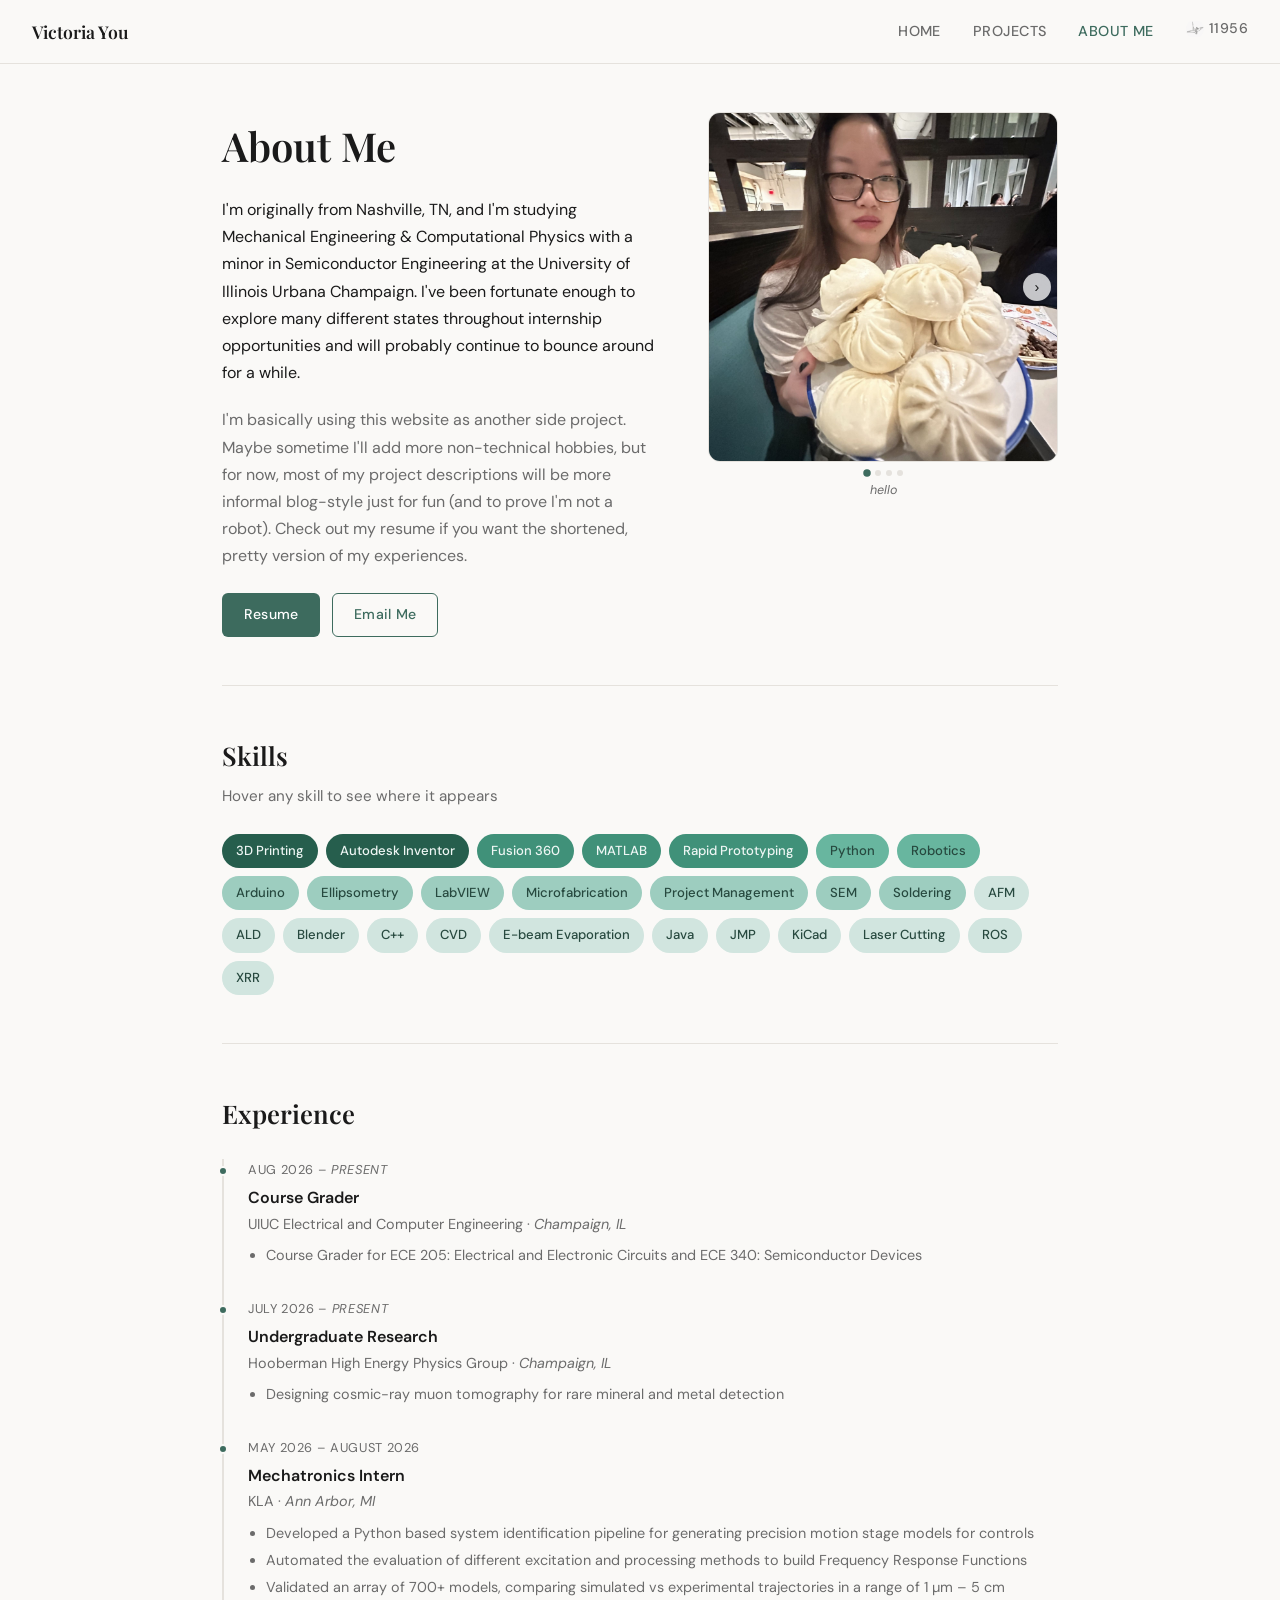
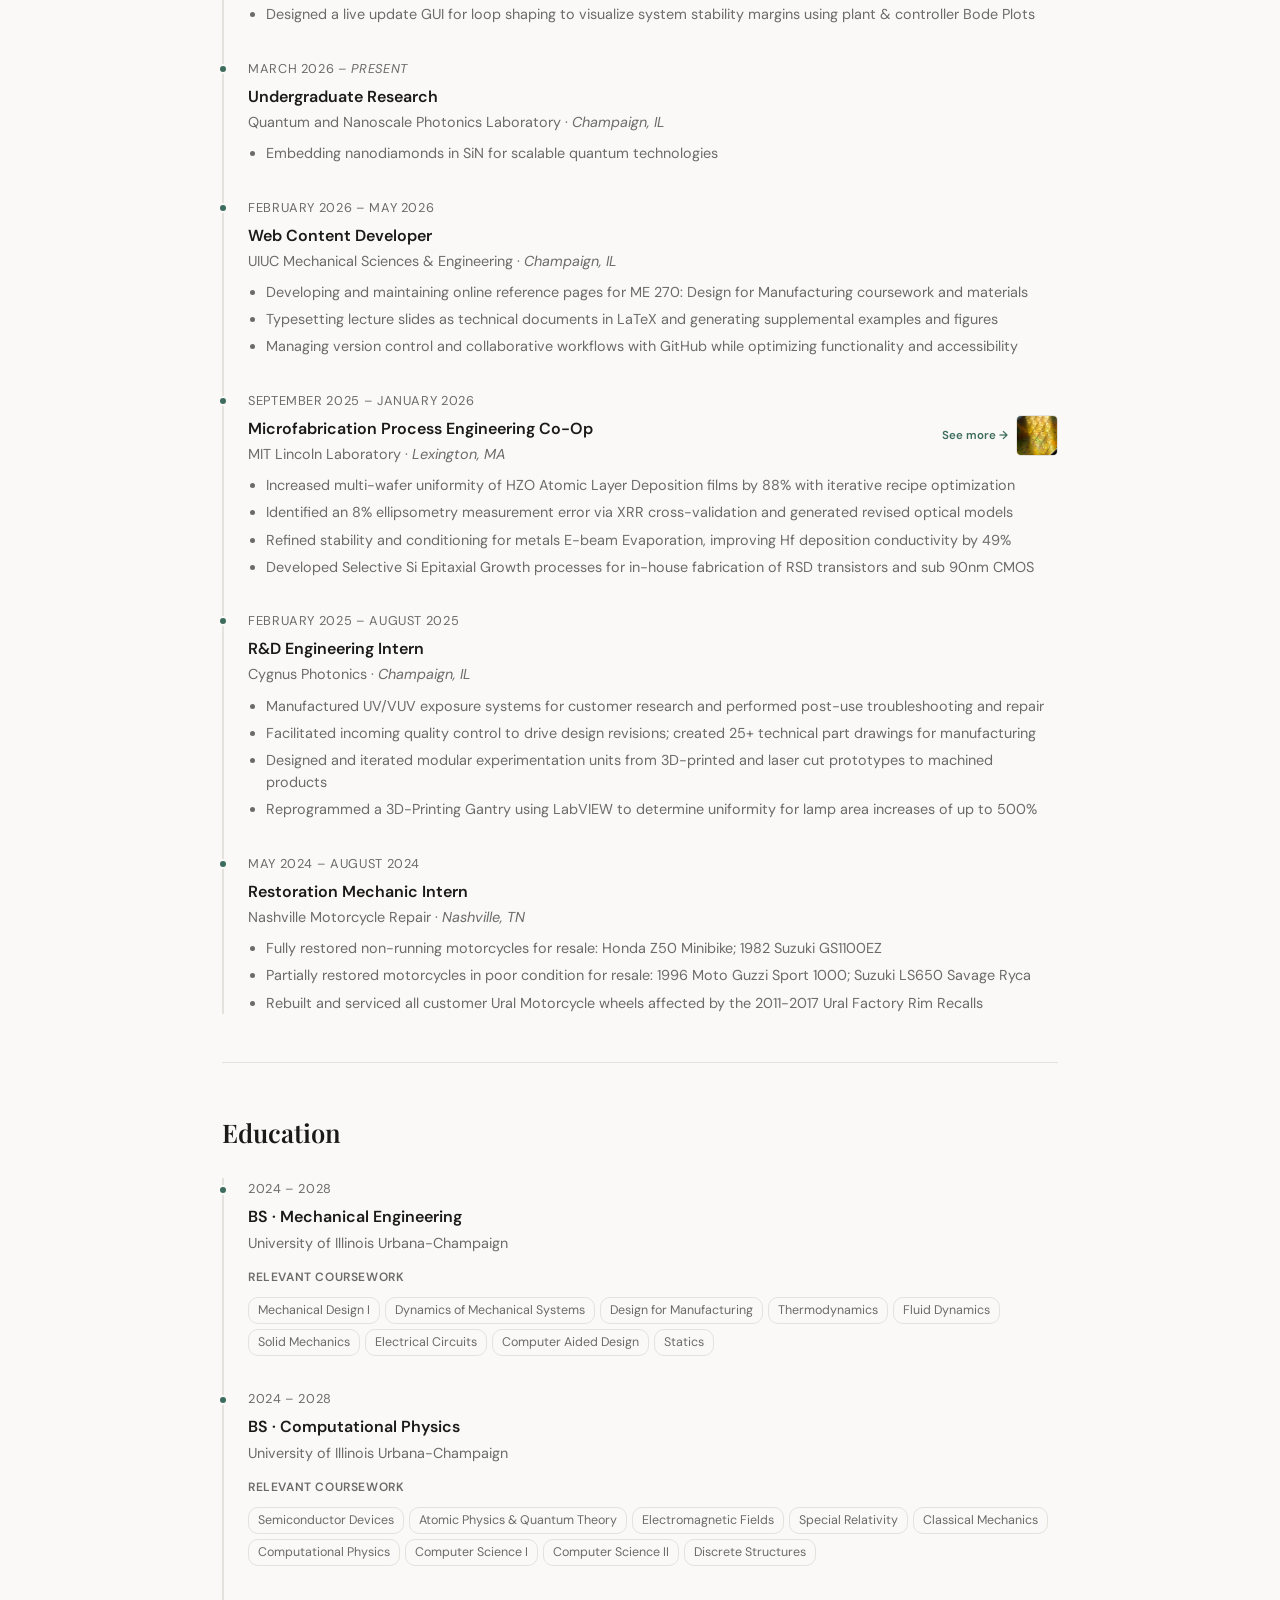
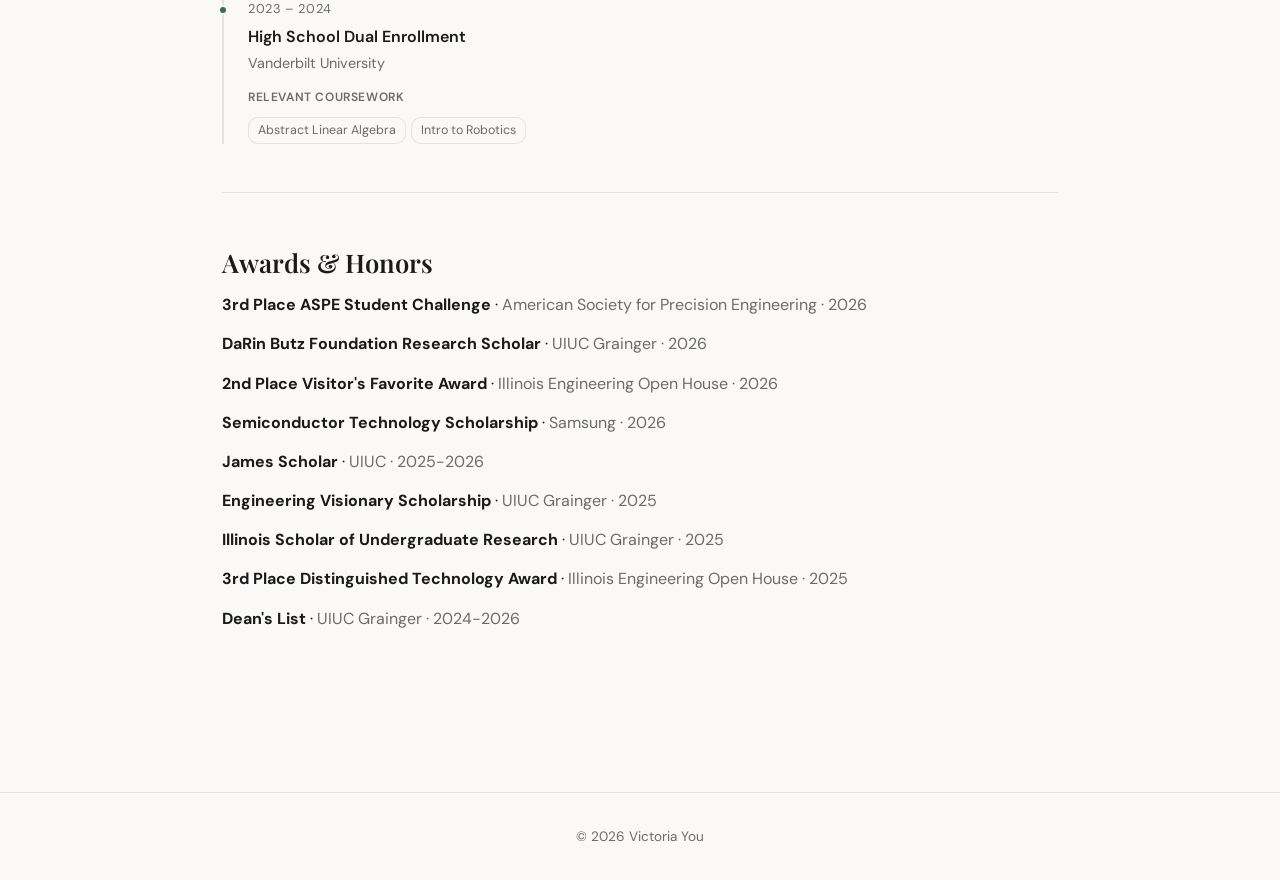
==== commit 4d7e7aa0: "toc formating" ====
--- a/about.html
+++ b/about.html
@@ -366,6 +366,9 @@
       <h2 class="section-title">Awards &amp; Honors</h2>
       <ul style="list-style:none;padding:0;">
         <li style="margin-bottom:0.75rem;">
+          <strong>3rd Place ASPE Student Challenge</strong> · <span style="color:var(--text-muted);">American Society for Precision Engineering · 2026</span>
+        </li>
+        <li style="margin-bottom:0.75rem;">
           <strong>DaRin Butz Foundation Research Scholar</strong> · <span style="color:var(--text-muted);">UIUC Grainger · 2026</span>
         </li>
         <li style="margin-bottom:0.75rem;">
--- a/style.css
+++ b/style.css
@@ -415,7 +415,10 @@
 
 /* Global overflow guard — a single wide element shouldn't let the
    whole page scroll sideways on a phone. */
-html, body { max-width: 100%; overflow-x: hidden; }
+/* `clip`, not `hidden`: hidden on both html and body turns <body> into its
+   own scroll container, which stops window scroll events from firing and
+   breaks position: sticky (the TOC and nav rely on both). */
+html, body { max-width: 100%; overflow-x: clip; }
 
 /* ---------- 900px: tablets ---------- */
 @media (max-width: 900px) {
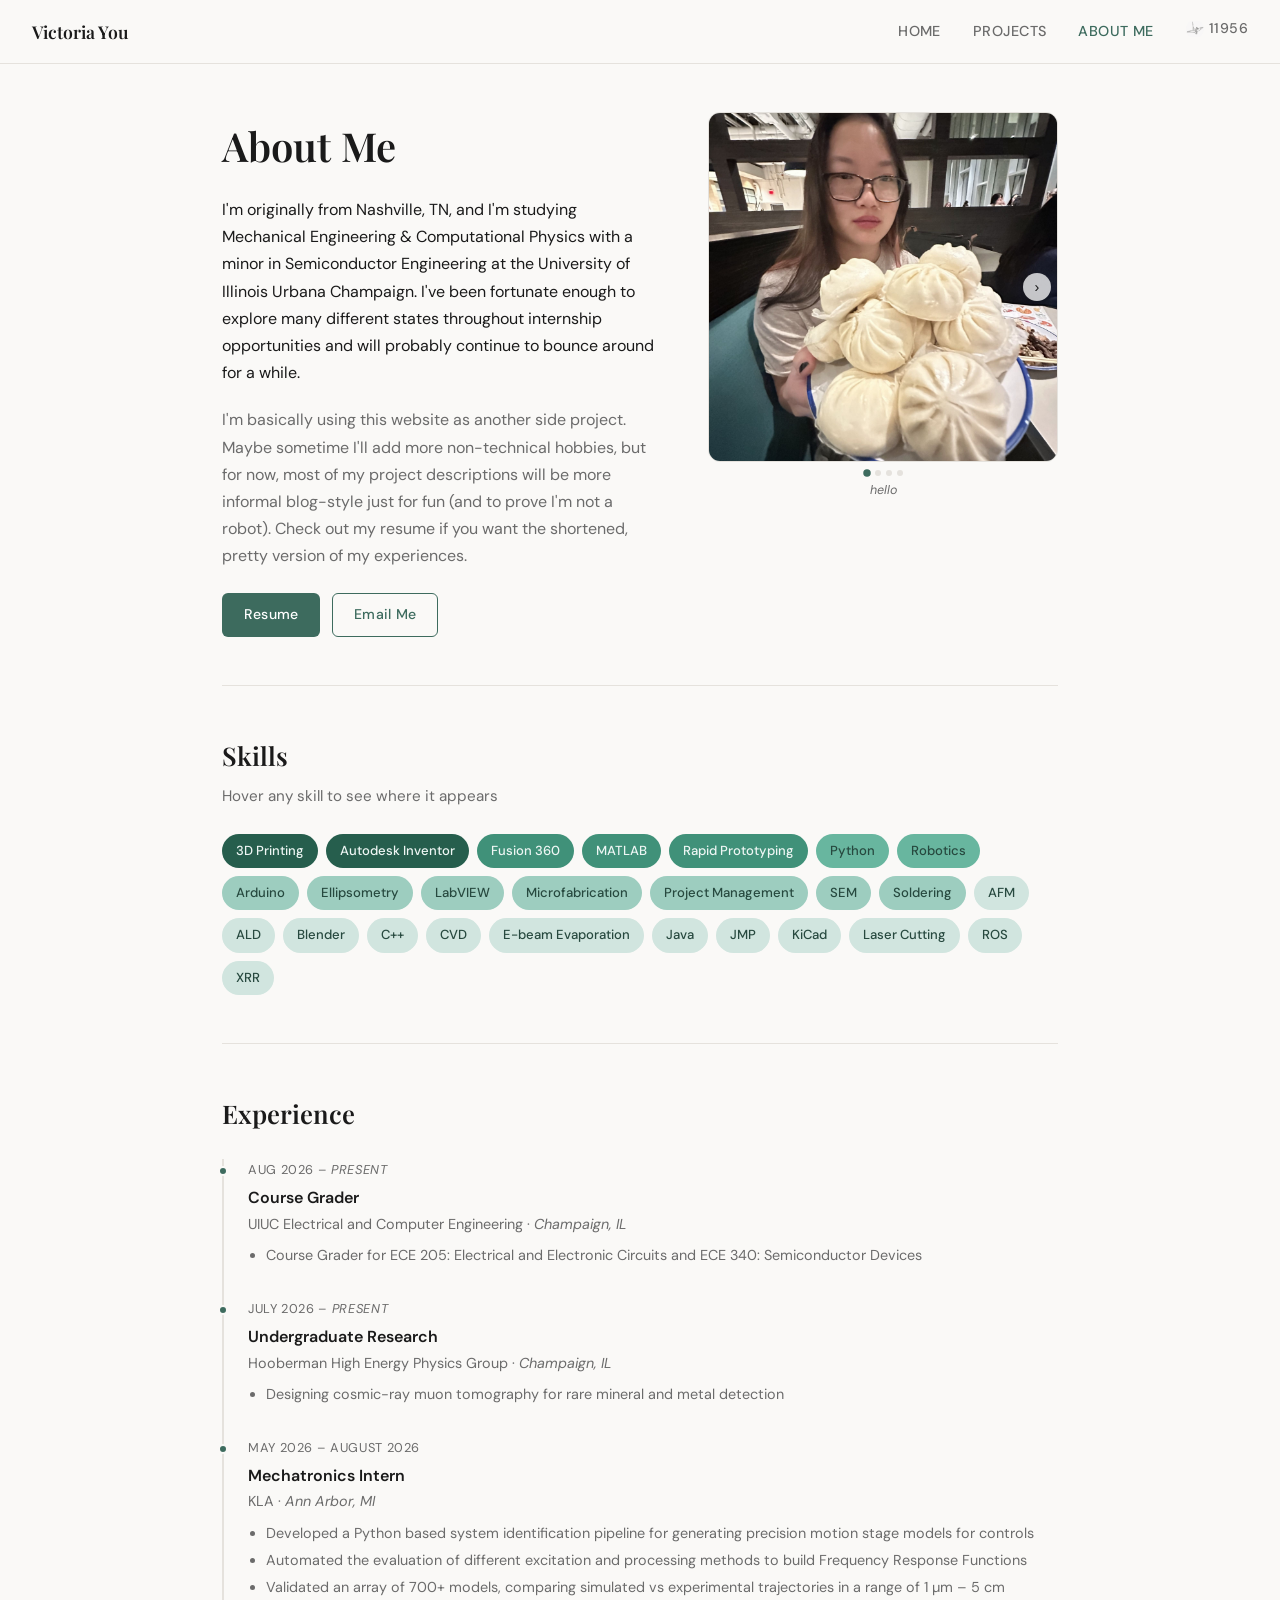
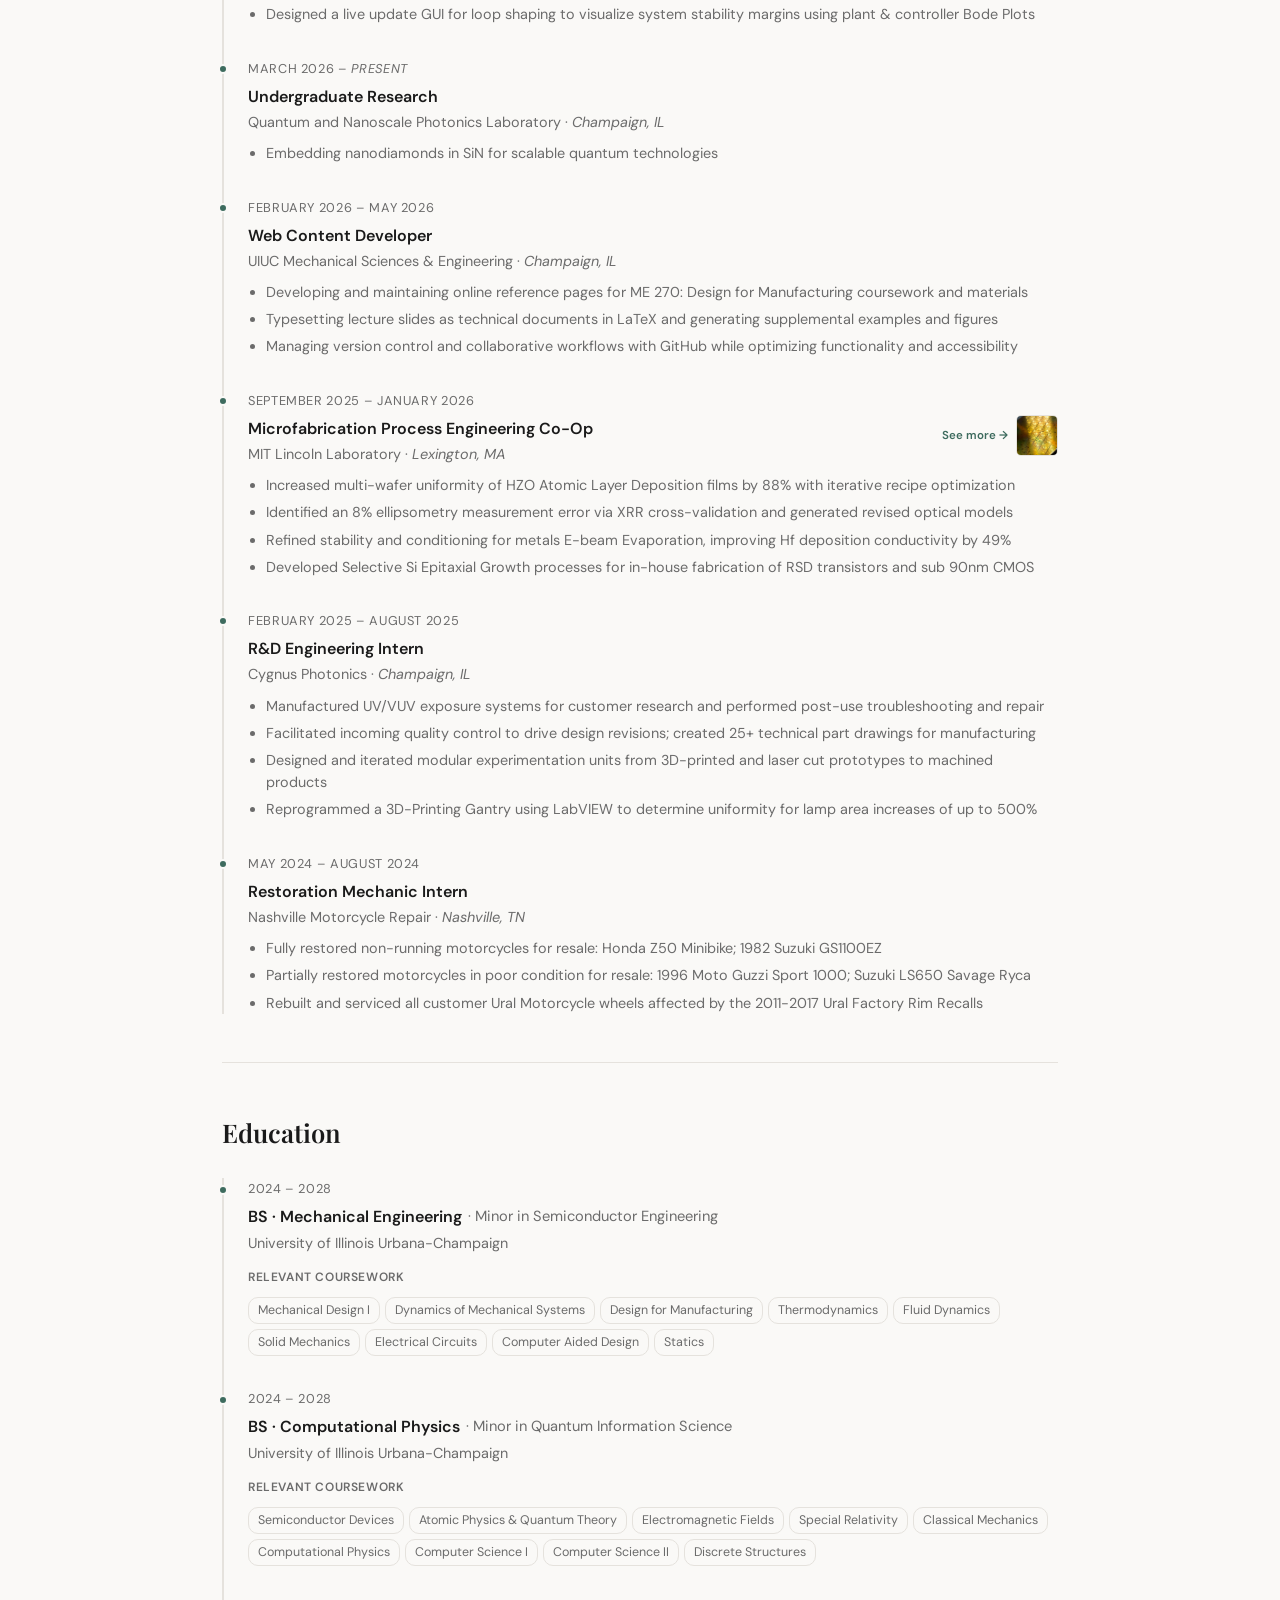
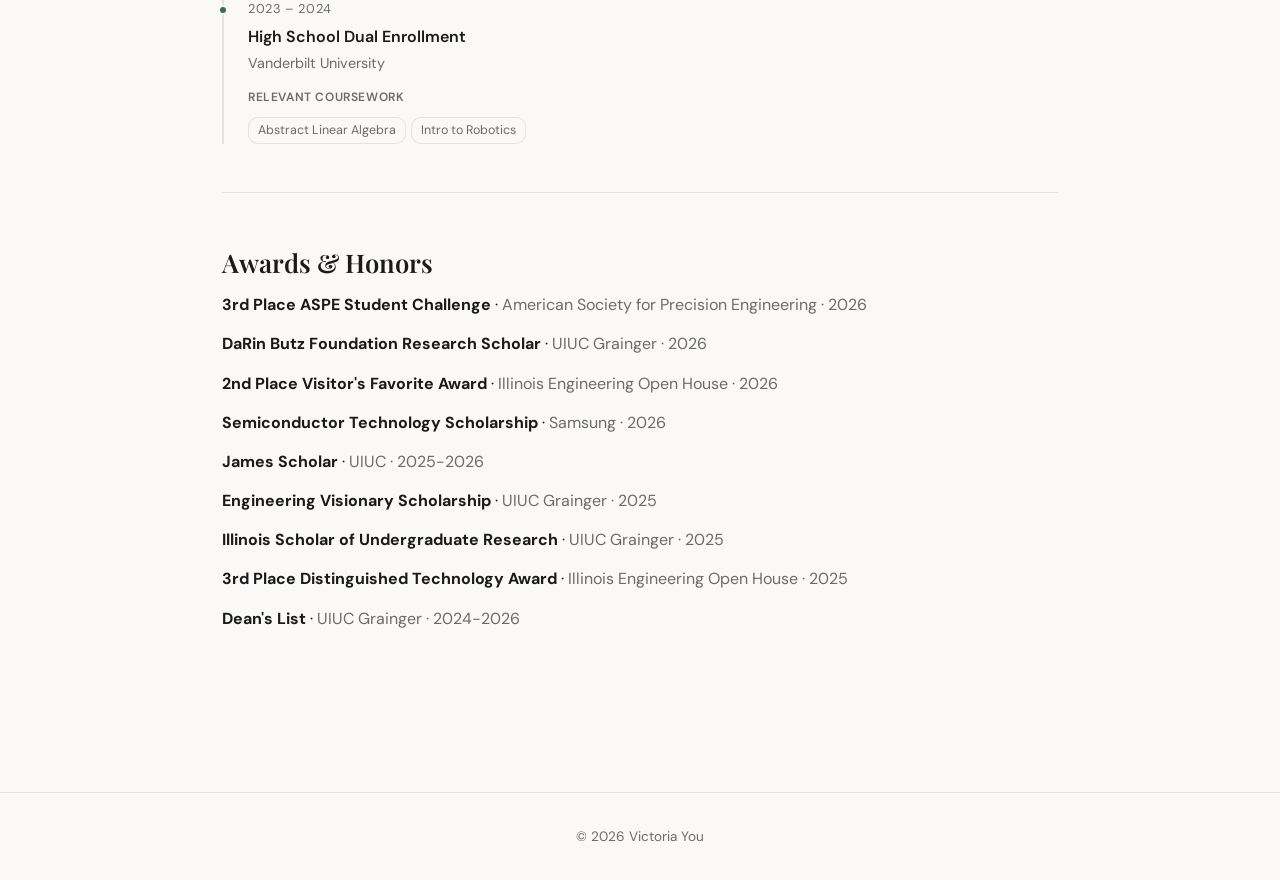
==== commit cec2f0ec: "aspe mech design" ====
--- a/about.html
+++ b/about.html
@@ -23,6 +23,21 @@
       font-size: 0.75rem; font-weight: 600; color: var(--text-muted);
       text-transform: uppercase; letter-spacing: 0.05em;
       margin-top: 0.75rem; margin-bottom: 0.3rem; display: block;
+    }
+    /* Degree + minor on one line. Flex with align-items: center keeps the
+       smaller minor text vertically centred on the degree instead of
+       sitting low on its baseline; it wraps underneath on narrow screens. */
+    .edu-title {
+      display: flex;
+      flex-wrap: wrap;
+      align-items: center;
+      column-gap: 0.35em;
+    }
+    /* Minor — regular weight, muted, 1pt smaller than the degree */
+    .degree-minor {
+      font-weight: 400;
+      color: var(--text-muted);
+      font-size: calc(1em - 1pt);
     }
 
     /* ── Bio photo gallery ── */
@@ -714,7 +729,8 @@
       li.className = 'timeline-item';
       li.innerHTML = `
         <div class="timeline-date">${school.dates}</div>
-        <div class="timeline-title">${school.degree}</div>
+        <div class="timeline-title edu-title"><span>${school.degree}</span>${school.minor
+          ? `<span class="degree-minor">· Minor in ${school.minor}</span>` : ''}</div>
         <div class="timeline-sub">${school.school}</div>
         ${school.courses.length ? `
           <span class="course-label">Relevant Coursework</span>
